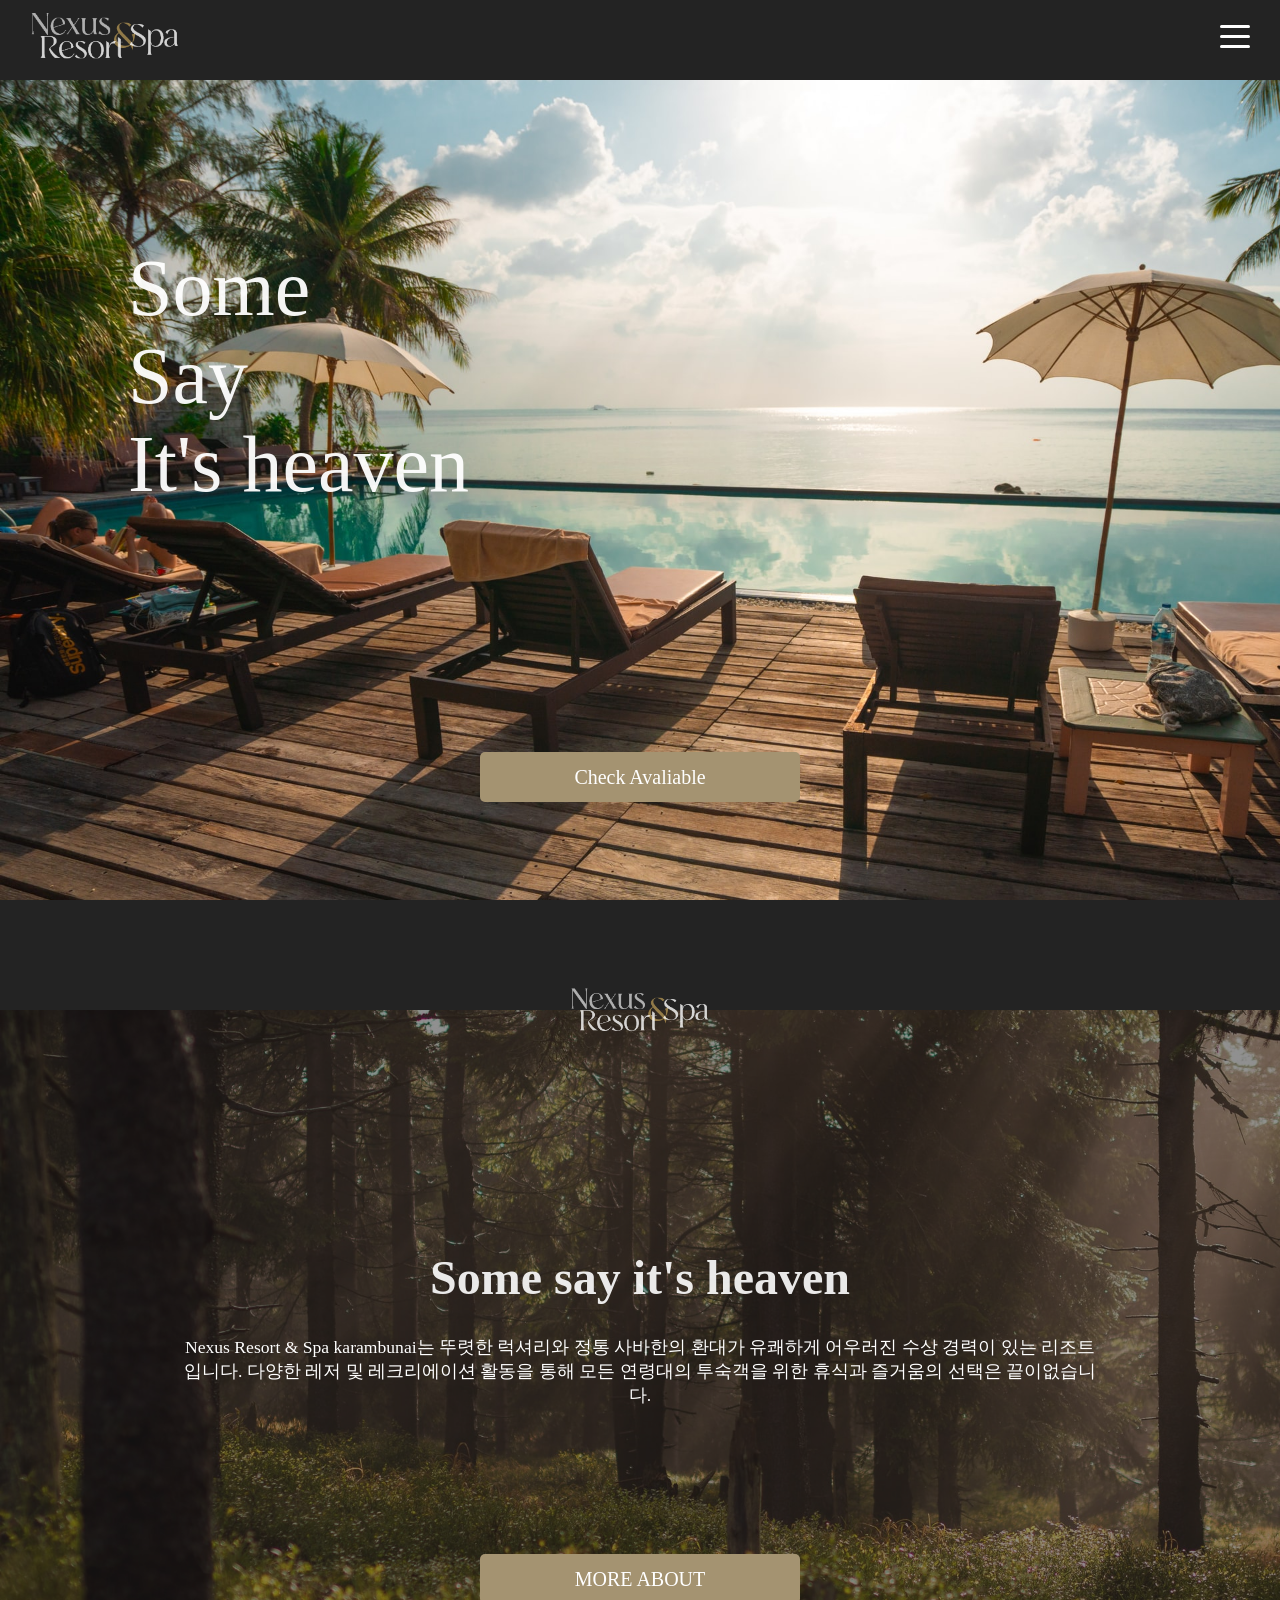
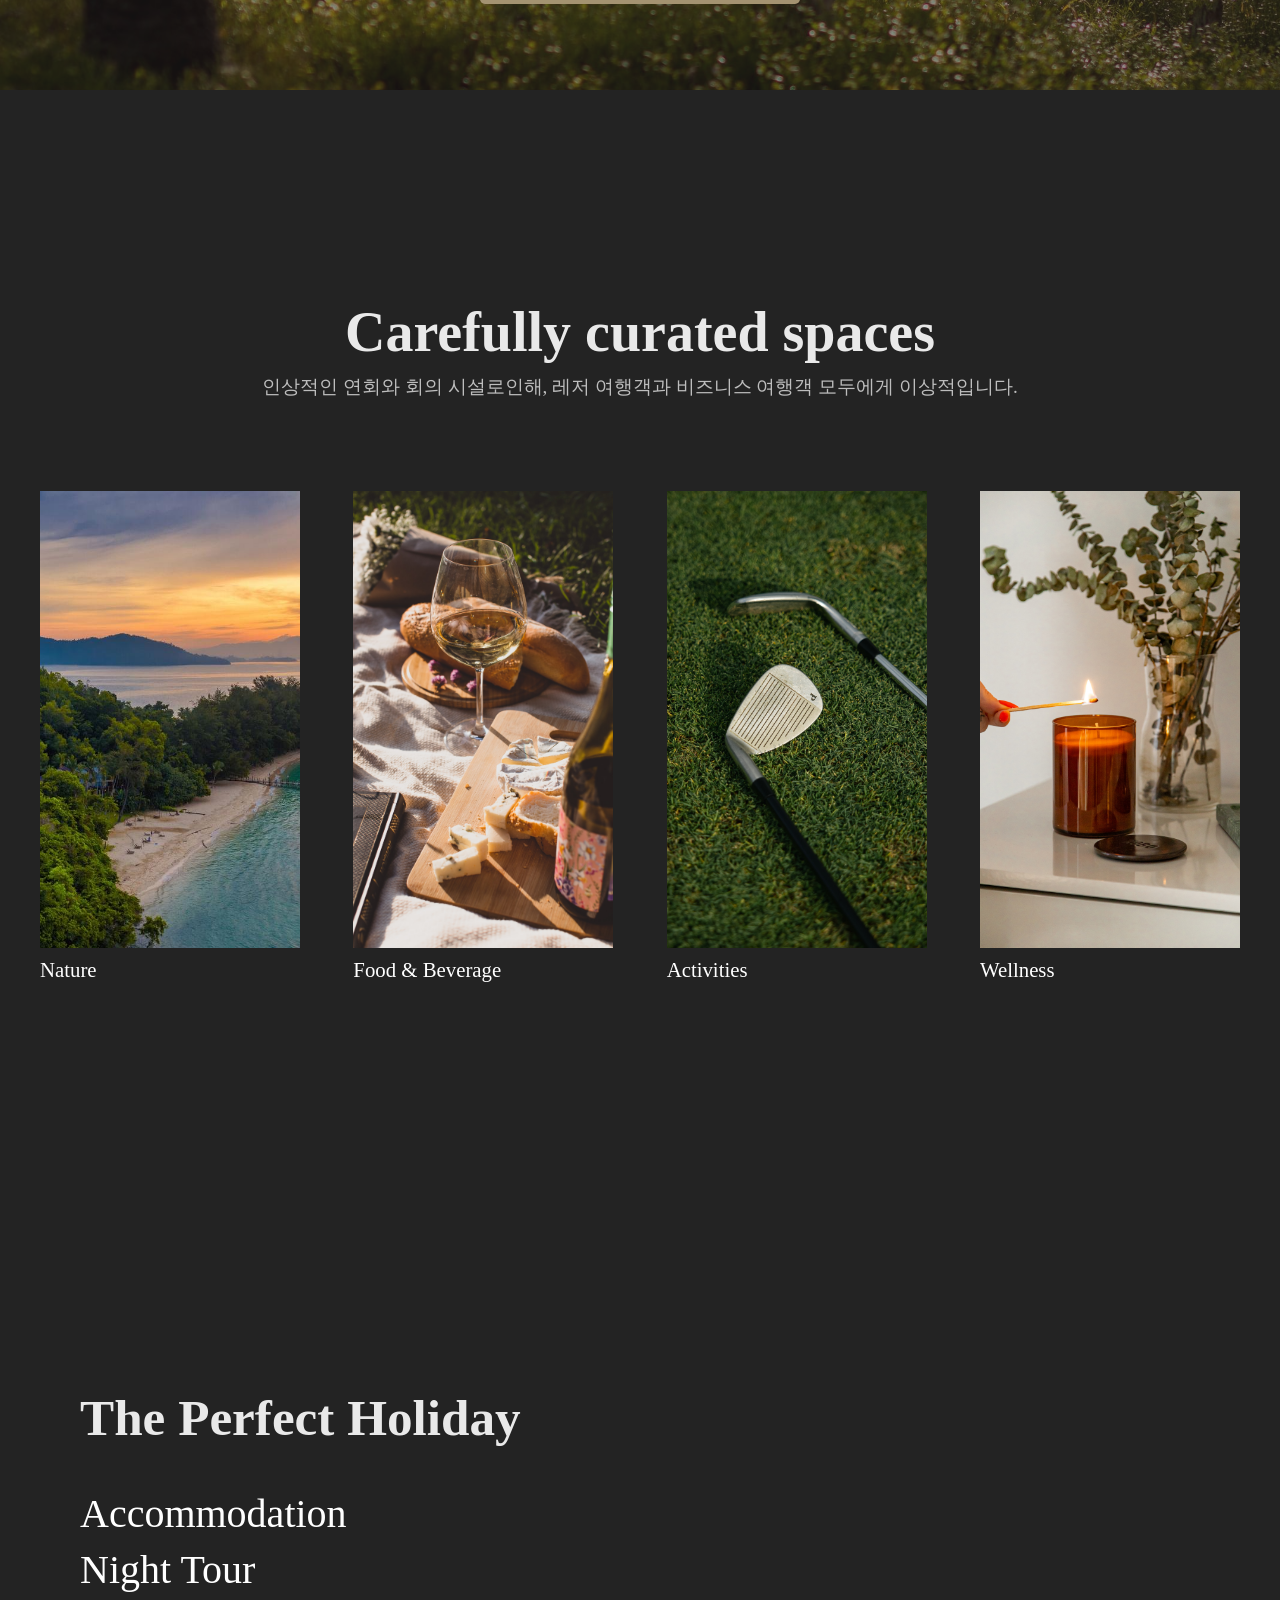
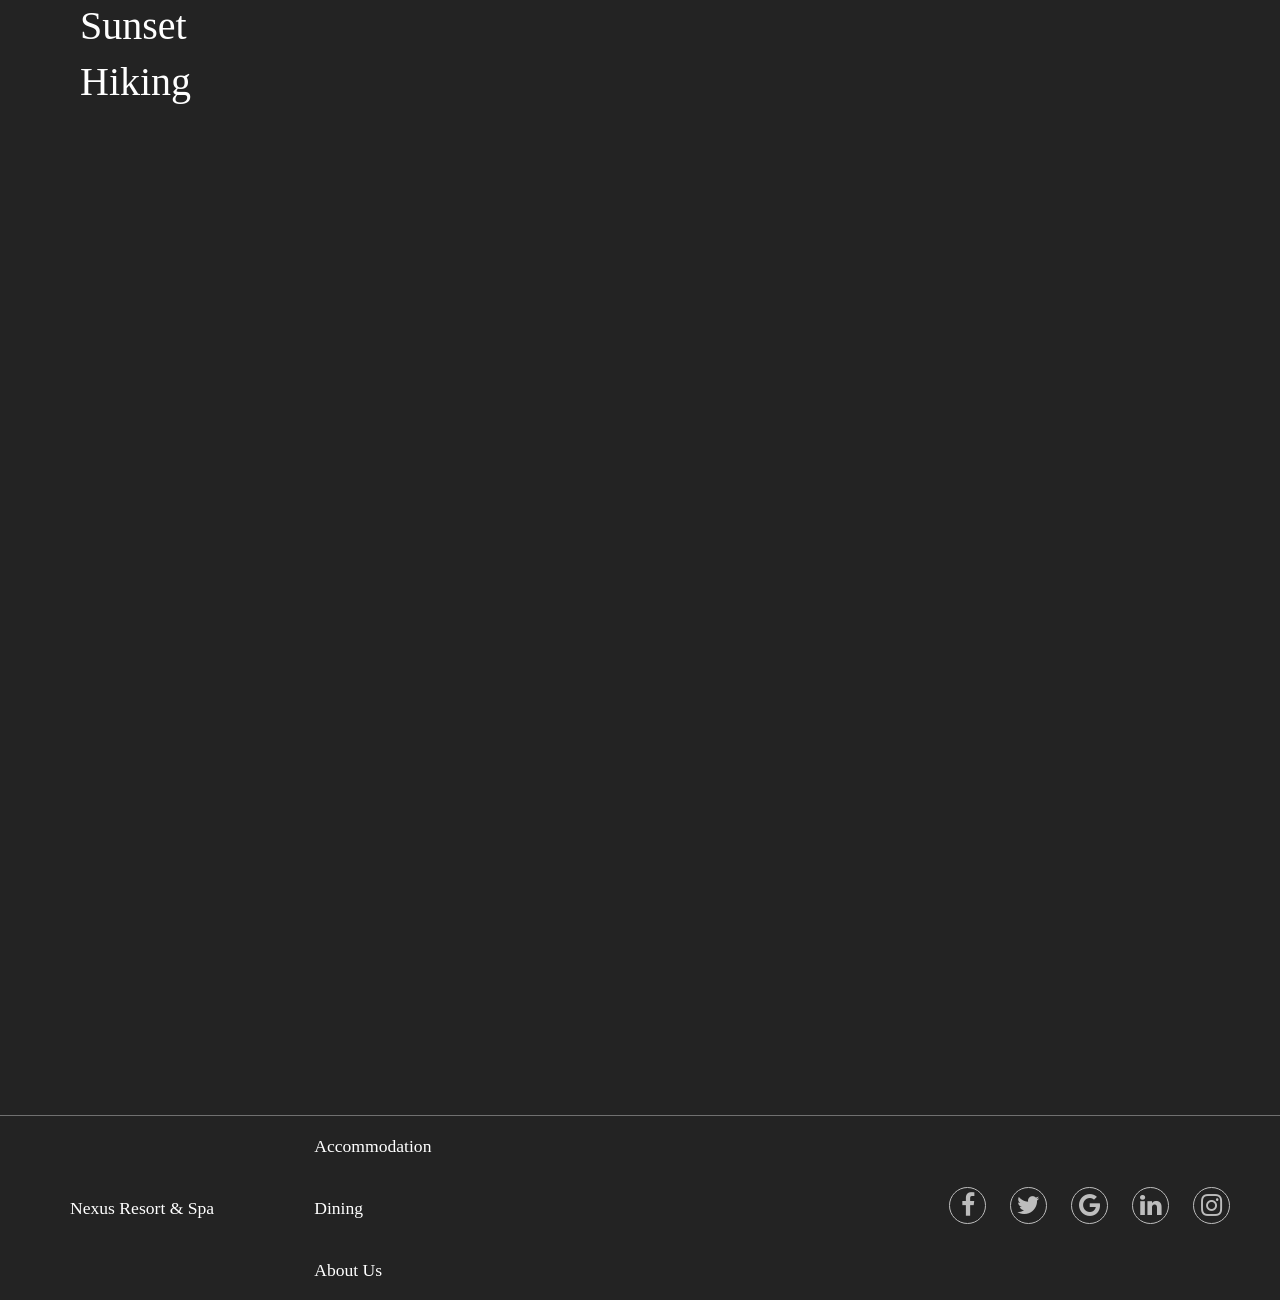
==== index.html @ d3c82053 "Add files via upload" ====
<!DOCTYPE html>
<html lang="en">
<head>
    <meta charset="UTF-8">
    <meta http-equiv="X-UA-Compatible" content="IE=edge">
    <meta name="viewport" content="width=device-width, initial-scale=1.0">
    
    <title>Nexus Resort & Spa</title>


    <link rel="apple-touch-icon" sizes="57x57" href="./img">
    <link rel="apple-touch-icon" sizes="60x60" href="./img/apple-icon-60x60.png">
    <link rel="apple-touch-icon" sizes="72x72" href="./img/apple-icon-72x72.png">
    <link rel="apple-touch-icon" sizes="76x76" href="./img/apple-icon-76x76.png">
    <link rel="apple-touch-icon" sizes="114x114" href="./img/apple-icon-114x114.png">
    <link rel="apple-touch-icon" sizes="120x120" href="./img/apple-icon-120x120.png">
    <link rel="apple-touch-icon" sizes="144x144" href="./img/apple-icon-144x144.png">
    <link rel="apple-touch-icon" sizes="152x152" href="./img/apple-icon-152x152.png">
    <link rel="apple-touch-icon" sizes="180x180" href="./img/apple-icon-180x180.png">
    <link rel="icon" type="image/png" sizes="192x192"  href="./img/android-icon-192x192.png">
    <link rel="icon" type="image/png" sizes="32x32" href="./img/favicon-32x32.png">
    <link rel="icon" type="image/png" sizes="96x96" href="./img/favicon-96x96.png">
    <link rel="icon" type="image/png" sizes="16x16" href="./img/favicon-16x16.png">
    <link rel="manifest" href="/manifest.json">
    <meta name="msapplication-TileColor" content="#ffffff">
    <meta name="msapplication-TileImage" content="/ms-icon-144x144.png">
    <meta name="theme-color" content="#ffffff">
    
    <link rel="stylesheet" href="./css/common.css">
    <link rel="stylesheet" href="./css/style.css">
    <link rel="stylesheet" href="https://unpkg.com/aos@next/dist/aos.css" /> 
    
    <script src="./js/jquery-1.12.4.js"></script>
    <script src="https://unpkg.com/aos@next/dist/aos.js"></script> 
    <script src="./js/index.js"></script>
    <script src="./js/fullpage.js"></script>
</head>

<body>
    <div id="wrap">
        <!-- 베너 페이지 -->
        <section class="banner section">
            <div class="container">
                
                <!-- 헤더 -->
                <header class="header-area">
                    
                    <!-- 헤더 로고 -->
                    <div class="header-logo">
                        <div class="logo">
                        <a href="#none" class="logo"><img src="./img/logo-txt.png" alt=""></a>
                        </div>
                    </div>

                    <!-- 메뉴 -->
                    <nav>
                        <ul class="menu">
                            <li>
                                <a href="#none">HOME</a>
                            </li>
                            <li>
                                <a href="#none">ROOMS</a>
                            </li>
                            <li>
                                <a href="#none">DINING</a>
                            </li>
                            <li>
                                <a href="#none">Recreation</a>
                            </li>
                            <li>
                                <a href="#none">SPA</a>
                            </li>
                            <li>
                                <a href="#none">WEDDING</a>
                            </li>
                            <li>
                                <a href="#none">MEETING</a>
                            </li>
                            <li>
                                <a href="#none">GOLF</a>
                            </li>
                            <li>
                                <a href="#none">NEWS & EVENTS</a>
                            </li>
                        </ul>    
                    </nav>

                    <!-- 아이콘박스 -->
                    <div class="icon-box">
                        <ul class="icon-box-l">
                            <li>
                                <a href="#none" class="icon bell"><svg width="80" height="80" viewBox="0 0 80 80" fill="none" xmlns="http://www.w3.org/2000/svg">
                                    <path d="M39.6274 17C35.384 17 31.3143 18.6857 28.3137 21.6863L27.6863 22.3137C24.6857 25.3143 23 29.384 23 33.6274V36.5655C23 41.9664 20.8545 47.1461 17.0355 50.965C16.3725 51.628 16 52.5272 16 53.4648C16 55.4172 17.5828 57 19.5352 57H60.4648C62.4172 57 64 55.4172 64 53.4648C64 52.5272 63.6275 51.628 62.9645 50.965C59.1455 47.1461 57 41.9664 57 36.5655V33.6274C57 29.384 55.3143 25.3143 52.3137 22.3137L51.6863 21.6863C48.6857 18.6857 44.616 17 40.3726 17H39.6274Z" stroke="#C2CCDE" stroke-linecap="round" stroke-linejoin="round" />
                                    <path d="M46.245 57C46.6876 57.9211 46.9282 58.9434 46.9282 60C46.9282 62.4752 45.6077 64.7624 43.4641 66C41.3205 67.2376 38.6795 67.2376 36.5359 66C34.3923 64.7624 33.0718 62.4752 33.0718 60C33.0718 58.9434 33.3124 57.9211 33.755 57" stroke="#C2CCDE" stroke-linecap="round" stroke-linejoin="round" />
                                    <path d="M41.5 17C41.7761 17 42 16.7761 42 16.5V14C42 12.8954 41.1046 12 40 12C38.8954 12 38 12.8954 38 14V16.5C38 16.7761 38.2239 17 38.5 17" stroke="#C2CCDE" stroke-linecap="round" stroke-linejoin="round" />
                                  </svg></a>
                            </li>
                            <li>
                                <a href="#none" class="icon question"><svg width="80" height="80" viewBox="0 0 80 80" fill="none" xmlns="http://www.w3.org/2000/svg">
                                    <path d="M68 40C68 55.464 55.464 68 40 68C24.536 68 12 55.464 12 40C12 24.536 24.536 12 40 12C55.464 12 68 24.536 68 40Z" stroke="#C2CCDE" stroke-linecap="round" stroke-linejoin="round" />
                                    <path d="M40 46.3611V45.9808C40 43.1512 41.4911 41.3699 43.9237 39.9246L44.9751 39.3C47.4705 37.8175 49 35.1297 49 32.2271C49 27.6834 45.3166 24 40.7729 24H40C35.0294 24 31 28.0294 31 33V33.5082" stroke="#C2CCDE" stroke-linecap="round" stroke-linejoin="round" />
                                    <path d="M40 53.6001V55.2001" stroke="#C2CCDE" stroke-linecap="round" stroke-linejoin="round" />
                                  </svg></a>
                            </li>
                        </ul>
                        <ul class="icon-box-r">
                            <li>
                                <a href="#none" class="icon user"><svg width="80" height="80" viewBox="0 0 80 80" fill="none" xmlns="http://www.w3.org/2000/svg">
                                    <path d="M60 70.0002H20C17.7909 70.0002 16 68.2094 16 66.0002V64.6639C16 58.8513 19.6061 53.6486 25.049 51.6087C34.6889 47.9957 45.3111 47.9957 54.951 51.6087C60.3939 53.6486 64 58.8513 64 64.6639V66.0002C64 68.2094 62.2091 70.0002 60 70.0002Z" stroke="#C2CCDE" stroke-linecap="round" stroke-linejoin="round" />
                                    <path d="M33.901 38.8673C37.729 40.8336 42.2702 40.8336 46.0981 38.8673C49.6607 37.0373 52.2131 33.7042 53.0512 29.7878L53.2748 28.7425C54.1318 24.7375 53.2164 20.5576 50.764 17.2773L50.4049 16.797C47.9521 13.5163 44.0958 11.5845 39.9996 11.5845C35.9034 11.5845 32.047 13.5163 29.5943 16.797L29.2352 17.2773C26.7827 20.5576 25.8674 24.7375 26.7243 28.7425L26.948 29.7878C27.786 33.7042 30.3385 37.0373 33.901 38.8673Z" stroke="#C2CCDE" stroke-linecap="round" stroke-linejoin="round" />
                                  </svg></a>
                            </li>
                            <li>
                                <a href="#none" class="arrow"><svg width="80" height="80" viewBox="0 0 80 80" fill="none" xmlns="http://www.w3.org/2000/svg">
                                    <path d="M28 40.184L37.1716 31.0124C38.7337 29.4503 41.2663 29.4503 42.8284 31.0124L52 40.184" stroke="#C2CCDE" stroke-linecap="round" stroke-linejoin="round" />
                                    <path d="M28 52.184L37.1716 43.0124C38.7337 41.4503 41.2663 41.4503 42.8284 43.0124L52 52.184" stroke="#C2CCDE" stroke-linecap="round" stroke-linejoin="round" />
                                  </svg></a>
                            </li>
                        </ul>
                    </div>
                    
                      
                    <!-- 햄버거버튼 -->
                    <div id="hamburger">
                        <span></span>
                        <span></span>
                        <span></span>
                    </div>

                </header>

                <!-- 슬라이더박스 -->
                <div class="mask">
                    <!-- 메인사진 -->
                    <div class="banner-img">
                        <img src="./img/main-page-pic.jpg" alt="">
                    </div>
                    
                    <div class="heaven">
                        <p>Some<br>
                        Say<br>
                        It's heaven</p>
                    </div>
                    <div class="check-avaliable"><button>Check Avaliable</button></div>                    
                </div>
                <!-- 예약박스 -->

                <div class="content-box">
                    <table class="check-box">
                        <tr>
                            <td><input type="date" placeholder="Check-in" class="reservation-box"></td>
                            <td><input type="date" placeholder="Check-out" class="reservation-box"></td>
                            <td><select name="rooms" id="room">
                                <option value="r_s">Room(s)</option>
                                <option value="r1">1</option>
                                <option value="r2">2</option>
                                <option value="r3">3</option>
                                <option value="r4">4</option>
                                <option value="r5">5</option>
                                <option value="r_more">5+</option>
                            </select></td>
                            <td><select name="guests" id="guest">
                                <option value="g_s">Guest(s)</option>
                                <option value="g1">1</option>
                                <option value="g2">2</option>
                                <option value="g3">3</option>
                                <option value="g4">4</option>
                                <option value="g5">5</option>
                                <option value="g_more">5+</option>
                            </select></td>
                            
                            <td class="check-btn"><button>CHECK AVAILABLITY</button></td>
                        </tr>
                    </table>
                </div>

                


                <div class="black-background">
                    <div class="modal">
                        <div class="modal-box">
                            <ul>
                                <div class="check-in-out">
                                    <li>
                                        <div>check in</div>
                                        <input type="date" class="m-check-in" placeholder="Check in">
                                    </li>
                                    <li>
                                        <div>check out</div>
                                        <input type="date" class="m-check-out" placeholder="Check out">
                                    </li>
                                    </div>
                                <div class="room-guest">
                                    <li>
                                        <div>Room(s)</div>
                                        <input type="number" class="m-rooms" placeholder="Room(s)">
                                    </li>
                                    <li>
                                        <div>Guest(s)</div>
                                        <input type="number" class="m-guests" placeholder="Guest(s)">
                                    </li>
                                </div>
                                <div class="modal-btn">
                                    <button>Check Available</button>
                                </div>
                            </ul>            
                        </div>
                    </div>
                </div>



            </div> <!-- container end -->
        </section>


        <!-- 소개 페이지 -->
        <section class="about section">
            <div class="container">
                <!-- 상단 로고 이미지 -->
                <div class="logo-top">
                    <div class="logo-img">
                        <a href="#none"><img src="./img/logo-txt.png" alt=""></a>
                    </div>
                </div>
                <!-- 소개사진 -->
                <div class="intro">
                    <div class="int-img">
                    </div>
                    <div class="int-txt">
                        <h3>Some say it's heaven</h3>
                        <p>Nexus Resort & Spa karambunai는 뚜렷한 럭셔리와 정통 사바한의 환대가 유쾌하게 어우러진 수상 경력이 있는 리조트입니다.
                        다양한 레저 및 레크리에이션 활동을 통해 모든 연령대의 투숙객을 위한 휴식과 즐거움의 선택은 끝이없습니다.</p>
                    </div>

                    
                    <!-- 하단 More About -->
                    <div class="about-btn">
                        <button type="submit" class="more-about">MORE ABOUT</button>
                    </div>
                </div>  

                
            </div> <!-- container-end -->
        </section>

        <!-- 스페이스 -->
        <section class="space section">
            <div class="container">

                <!-- 상단박스 -->
                <div class="space-top">
                    <div class="space-top-txt">
                        <h2>Carefully curated spaces</h2>
                        <p>인상적인 연회와 회의 시설로인해, 레저 여행객과 비즈니스 여행객 모두에게 이상적입니다.</p>
                    </div>
                </div>

                <!-- 섹션박스 -->
                <div class="space-bottom">
                    <div class="section-wrap" data-aos="fade-up" data-aos-duration="2000">
                        <div class="section-box nature">
                            <a href="#none" class="space-img"><img src="./img/hotelsdotcom-376687-130543db_w-286392.jpg" alt=""></a>
                            <div class="space-txt" ><p>열대경관 속 하얀 모래사장에 자리 잡고 있는 이곳은 육지와 바다, 하늘이 만나 매끄럽게 어우러져 휴일을 위한 그림처럼 완벽한 환경을 이루는 안식처입니다.</p></div>
                            <a href="#none" class="space-name" alt="">Nature</a>              
                        </div>
                        <div class="section-box food">
                            <a href="#none" class="space-img"><img src="./img/food-and-beverage.jpg" alt=""></a>
                            <div class="space-txt"><p>미식가의 즐거움! 우리 리조트가 선사하는 장관을 감상하며 다양한 요리 여행을 떠나보세요.</p></div>
                            <a href="#none" class="space-name" alt="">Food & Beverage</a>
                        </div>
                        <div class="section-box activities">
                            <a href="#none" class="space-img"><img src="./img/activities.jpg" alt=""></a>
                            <div class="space-txt"><p>땅이나 물 에서, 여러분이 머무는 동안 모험을 불어넣을 수 있는 야외에서처럼 선택의 폭은 무한합니다.</p></div>
                            <a href="#none" class="space-name" alt="">Activities</a>
                        </div>
                        <div class="section-box wellness">
                            <a href="#none" class="space-img"><img src="./img/wellness.jpg" alt=""></a>
                            <div class="space-txt"><p>여러분의 신체에 활력을 불어넣고, 여러분의 복지를 향상시키며, 여러분을 휴식과 평온의 세계로 인도할 감각을 위한 안식처로 탈출하세요!</p></div>
                            <a href="#none" class="space-name" alt="">Wellness</a>
                        </div>
                    </div>
                </div>
            </div>
        </section>


        <!-- 홀리데이 -->
        <section class="holiday section">
            <div class="container">
                <div class="tab-inner">
                    <ul class="h-menu">
                        <li data-alt="tab1" class="active perfect"><h2>The Perfect Holiday</h2>
                        </li>
                        
                        <li data-alt="tab2" class="menu-box menu-box-h">
                            <a href="#none" class="menu-name">Accommodation</a> 
                            <div class="sub-menu">
                                <a href="#none">넥서스 리조트의 럭셔리한 객실은 골프 코스, 정원, 해변 및 바다의 완벽한 전경을 개인 발코니에서 감상 할수 있습니다.<br>
                                    또한 로열 빌라 및 프레지덴셜 빌라에서는 호화로운 거실과 다이닝룸, 프라이빗 수영장 및 남지나해를 마주한 정원을 갖추고 있습니다.
                                </a>
                            </div>
                        </li>
                        <li data-alt="tab3" class="menu-box2 menu-box-h">
                            <a href="#none" class="menu-name">Night Tour</a>
                            <div class="sub-menu">
                                <a href="#none">반딧불이 투어 및 시그널 힐 전망대에서 자연을 품은 코타 키나발루의 아름다운 야경을 감상하세요.<br>
                                    그리고 코타 키나발루의 필리피노 야시장에서 현지의 다양한 먹거리를 즐겨보세요.
                                </a>
                            </div>
                        </li>
                        <li data-alt="tab4" class="menu-box3 menu-box-h">
                            <a href="#none" class="menu-name">Sunset</a>
                            <div class="sub-menu">
                                <a href="#none">
                                    세계 3대 석양으로 꼽히는 코타 키나발루의 황금빛 석양을 감상해보세요.<br> 
                                    석양이 지는 바닷가에서 멋진 사진도 남기며 연인, 가족과 잊지 못 할 추억을 만드세요. 
                                </a>
                            </div>
                            </li>
                        <li data-alt="tab5" class="menu-box4 menu-box-h">
                            <a href="#none" class="menu-name">Hiking</a>
                            <div class="sub-menu">
                                <a href="#none">키나발루 산 국립공원은 희귀한 수백 가지 종류의 식물들을 만날 수 있는 놀라운 환경을 자랑합니다.<br>
                                    보르네오에서 가장 높은 키나발루 산까지 하이킹을 즐기면서 코타 키나발루의 아름다운 환경에 빠져보세요.
                                </a>
                            </div>
                        </li>
                    </ul>
    
    
                    <div class="tabs">
                        <div id="tab1" class="tab-box active" data-aos="fade-left" data-aos-duration="2000">
                            <img src="./img/holiday2.jpg" alt="">
                        </div>
                        <div id="tab2" class="tab-box">
                            <img src="./img/roberto-nickson-EeeKjwm2vDo-unsplash.jpg" alt="">                            
                        </div>
                        <div id="tab3" class="tab-box">                        
                            <img src="./img/fabrice-villard-YUTHEaYxzUU-unsplash.jpg" alt="">                            
                        </div>
                        <div id="tab4" class="tab-box">                        
                            <img src="./img/sacha-verheij-X0rRYtJy0R8-unsplash.jpg" alt="">                            
                        </div>
                        <div id="tab5" class="tab-box">
                            <img src="./img/mt-kinabalu-scaled.jpeg" alt="">                            
                        </div>
                    </div>
                </div> <!-- tab-inner 닫는 태그 -->
            </div>        
        </section>



        <!-- 마지막 페이지 -->
        <section class="see-you section">
            <div class="container">

                <!-- 상단 비디오 -->
                <div class="video">
                    <iframe src="https://www.youtube.com/embed/BpcFjAFK8wo?autoplay=1&amp;mute=1" title="YouTube video player" frameborder="0" allow="accelerometer; autoplay; clipboard-write; encrypted-media; gyroscope; picture-in-picture" allowfullscreen></iframe>
                </div>



                <!-- 풋터 -->
                <div class="footer">
                    <div class="footer-l">
                        <!-- nexus로고 -->
                        <div class="footer-l-l">
                            <p>Nexus Resort & Spa</p>
                        </div>
                        <!-- 풋터 목록 -->
                        <div class="footer-l-r">
                            <p>Accommodation</p>
                            <p>Dining</p>
                            <p>About Us</p>
                        </div>
                    </div>
                    
                    <div class="footer-r">
                        <div class="sns">
                            <a href="#none" class="facebook"><i class="fa fa-facebook-f"></i></a>
                            <a href="#none" class="twitter"><i class="fa fa-twitter"></i></a>
                            <a href="#none" class="google"><i class="fa fa-google"></i></a>
                            <a href="#none" class="linked-in"><i class="fa fa-brands fa-linkedin"></i></a>
                            <a href="#none" class="instagram"><i class="fa fa-instagram"></i></a>
                        </div>
                    </div>
                </div>
            </div> <!-- container-end -->
        </section>













    </div>
</body>
</html>
---- css/common.css ----
@charset "utf-8";

* {
  margin: 0;
  padding: 0;
}

html,body{
  overflow-x: hidden;
}


.container {
  width: 100%;
  height: 100vh;
  background-color: #232323;
  overflow: hidden;
}

a {
  text-decoration: none;
  color: #222;
}

ol,
ul,
li {
  list-style: none;
}

img,
video {
  width: 100%;
  height: 100%;
  object-fit: cover;
}

h2,
h3{
  opacity: 0.9;
}
---- css/style.css ----
@charset "utf-8";

/* 구글 웹폰트 */
@import url("https://fonts.googleapis.com/css?family=Raleway&display=swap");
/* 폰트어썸-아이콘 */
@import url("https://stackpath.bootstrapcdn.com/font-awesome/4.7.0/css/font-awesome.min.css");
/* 폰트 */
@font-face {
  font-family: "Runalto";
  src: url(../Fonts/);
}

@font-face {
  font-family: "SF-Pro";
  src: url(../Fonts/SF-Pro-Display-Regular.otf);
  src: url(../Fonts/SF-Pro-Display-Medium.otf);
  src: url(../Fonts/SF-Pro-Display-Light.otf);
  src: url(../Fonts/SF-Pro.ttf);
}

@font-face {
  font-family: "Noto-Sans";
  src: url(../Fonts/Noto_Sans_KR/NotoSansKR-Black.otf);
  src: url(../Fonts/Noto_Sans_KR/NotoSansKR-Bold.otf);
  src: url(../Fonts/Noto_Sans_KR/NotoSansKR-Light.otf);
  src: url(../Fonts/Noto_Sans_KR/NotoSansKR-Medium.otf);
  src: url(../Fonts/Noto_Sans_KR/NotoSansKR-Regular.otf);
  src: url(../Fonts/Noto_Sans_KR/NotoSansKR-Thin.otf);
}

/* 베너페이지 */

.banner .container {
  display: flex;
  flex-direction: column;
  justify-content: flex-end;
}

/* 헤더 */

.header-area {
  width: 100%;
  height: 80px;
  position: fixed;
  top: 0;
  z-index: 9999;
  background-color: #232323;
  display: flex;
  justify-content: space-between;
  align-items: center;
}


.header-area.active {
  border-bottom: 1px solid #a49371;
}

.header-logo {
  padding-left: 30px;
}

.header-logo a {
  display: inline-block;
  width: 150px;
  height: 50px;
}

nav {
  width: 1060px;
  margin: 29px 150px;
}

.menu {
  display: flex;
  justify-content: space-between;
}

.menu li a {
  font-size: 1rem;
  color: #fff;
  font-family: "Runalto";
}

.icon-box {
  width: 300px;
  height: 80px;
  display: flex;
}

.icon-box a {
  color: #fff;
  font-size: 1.7rem;
}

.icon-box-l {
  width: 100%;
  display: flex;
  justify-content: space-evenly;
  align-items: center;
  border-right: 1px solid #707070;
}

.icon-box-l a {
  display: inline-block;
}

.icon-box-r a {
  display: inline-block;
}

.icon-box-l a svg {
  width: 35px;
  stroke-width: 4px;
}

.icon-box-r a svg {
  width: 35px;
  stroke-width: 4px;
}

.icon-box-r li .user svg {
  width: 30px;
}

.arrow {
  margin-top: -8px;
  transform: rotateZ(180deg);
}

.icon-box-r {
  width: 100%;
  display: flex;
  justify-content: space-evenly;
  align-items: center;
}

#hamburger {
  display: none;
}



.mask {
  width: 100%;
  height: calc(100% - 160px);
  position: relative;
}

.mask .banner-img {
  height: 100%;
}

.heaven{
  overflow: hidden;
}

.heaven p {
  color: #fffffff2;
  font-size: 5rem;
  position: absolute;
  top: 20%;
  left: 10%;
  line-height: 5.5rem;
  font-family: "Runalto";
}

.check-avaliable {
  display: none;
}

.modal {
  display: none;
}

/* 체크인 아웃 박스 */

.content-box {
  height: 80px;
  position: relative;
  left: 50%;
  transform: translate(-50%, -50%);
}

.check-box {
  width: 1200px;
  height: 80px;
  background-color: black;
  position: absolute;
  left: 50%;
  top: 50%;
  transform: translate(-50%, -50%);
}

.check-box tr td:after {
  content: "";
  width: 2px;
  height: 40px;
  background: #a49371;
  position: absolute;
  top: 25%;
}

.check-box tr .check-btn:after {
  content: "";
  width: 0;
  height: 0;
}

.check-box tr {
  height: 100%;
  display: flex;
  justify-content: space-between;
  align-items: center;
}

.check-box tr td {
  width: 20%;
  height: 20px;
}

.check-box tr td input {
  width: 116px;
  border: none;
  background-color: black;
  text-align: center;
  color: #fff;
  outline: none;
  font-size: 0.7rem;
}

.check-box tr td select {
  width: 116px;
  display: inline-block;
  border: none;
  background-color: black;
  text-align: center;
  color: #fff;
  outline: none;
  font-size: 0.78rem;
}

input[type="date"]::-webkit-calendar-picker-indicator {
  filter: invert(100%);
}

input::-webkit-outer-spin-button,
input::-webkit-inner-spin-button {
  -webkit-appearance: none;
}

.check-btn button {
  background: #a49371;
  color: #fff;
  border: none;
  font-size: 0.5rem;
  width: 120px;
  font-family: "SF-Pro";
  border-radius: 5px;
}

.reservation-box {
  margin: 0 60px;
}

#room,
#guest {
  margin: 0 60px;
}

.check-btn {
  display: flex;
  justify-content: center;
}
.check-btn button {
  cursor: pointer;
}

/* 소개 페이지 */

/* 로고 */

.logo-top {
  width: 100%;
  height: 110px;
  display: flex;
  justify-content: center;
  z-index: 999;
  position: relative;
}

.logo-img {
  width: 140px;
  position: absolute;
  bottom: -30%;
}

.logo-img a {
  display: inline-block;
}

/* 소개 이미지 */

.intro {
  height: calc(100% - 220px);
  position: relative;
}

.int-img {
  height: 100%;
  background: url(../img/second-page.jpg);
  background-repeat: no-repeat;
  background-size: cover;
  background-position: center;
  opacity: 0.5;
  display: flex;
  justify-content: center;
  align-items: center;
}

.int-txt {
  width: 90%;
  height: 200px;
  position: absolute;
  top: 50%;
  left: 50%;
  transform: translate(-50%, -50%);
  text-align: center;
  overflow: hidden;
}

.int-txt h3 {
  text-align: center;
  color: #fff;
  font-size: 3rem;
  font-family: "Runalto";
}

.int-txt p {
  width: 60%;
  display: inline-block;
  margin-top: 30px;
  text-align: center;
  color: #fff;
  font-size: 1.1rem;
  font-family: "Noto-Sans";
}

/* 하단 버튼 */

.about-btn {
  position: absolute;
  top: 80%;
  left: 50%;
  transform: translateX(-50%);
}

.more-about {
  width: 320px;
  height: 50px;
  background-color: #a49371;
  font-size: 1.25rem;
  color: #fff;
  border: none;
  font-family: "Runalto";
  cursor: pointer;
  border-radius: 5px;
}

.about-btn button {
  transition: 0.7s;
}

.about-btn button:hover {
  background-color: #827355;
}

/* 스페이스 */

.space .container {
  display: flex;
  flex-direction: column;
  justify-content: space-between;
  
}

/* 스페이스 탑 */

.space-top {
  height: 150px;
  margin-top: 100px;
}

.space-top-txt {
  text-align: center;
}

.space-top h2 {
  font-size: 3.5rem;
  color: #fff;
  font-family: "Runalto";
}

.space-top p {
  width: 80%;
  display: inline-block;
  font-size: 1.2rem;
  color: rgb(255 255 255 / 70%);
  font-family: "Noto-Sans";
  margin-top: 10px;
  text-align: center;
}

/* 스페이스 바텀 */

.space-bottom {
  width: 100%;
  height: calc(100% - 200px);
  display: flex;
  justify-content: center;
}

.section-wrap {
  width: calc(100% - 80px);
  margin-top: 50px;
  display: flex;
  justify-content: space-between;
  overflow: hidden;
}

.section-wrap .section-box {
  width: calc(25% - 40px);
  height: 75%;
  position: relative;
}


.section-box .space-img {
  display: inline-block;
  width: 100%;
  height: 100%;
  margin-bottom: 10px;
}

.section-box .space-name {
  font-size: 1.6rem;
  color: #fff;
  font-family: "Runalto";
  display: inline-block;
}

.nature a img {
  object-position: -200px;
}


.section-box a p:hover {
  color: #fff;
  font-size: 2rem;
}

.nature-b {
  width: 100%;
  height: 100%;
}

.space-txt {
  position: absolute;
  top: 0%;
  left: 0%;
  color: #fff;
  width: 100%;
  height: 100%;
  font-family: "Noto-Sans";
  opacity: 0;
  display: flex;
  justify-content: center;
  align-items: center;
}

.space-txt p {
  width: 95%;
  text-align: center;
}

.section-box .space-img,
.section-box .space-txt {
  transition: 0.5s;
}

.section-box:hover .space-img {
  opacity: 0.4;
}

.section-box:hover .space-txt {
  opacity: 1;
}

/* 홀리데이 */

.h-menu li {
  color: #fff;
  font-size: 2.5rem;
  line-height: 3.5rem;
  margin-left: 80px;
  cursor: pointer;
  font-family: "Runalto";
}

.h-menu .perfect h2 {
  font-size: 3.2rem;
  margin-bottom: 40px;
  cursor: default;
}

.h-menu .perfect p{
  display: none;
}

.h-menu .menu-box-h .menu-name {
  transition: 0.8s;
}

.h-menu .menu-box-h .menu-name:hover {
  color: #a49371;
}



.tab-inner {
  height: 100%;
  display: flex;
  align-items: center;
}

.h-menu {
  width: 50%;
  display: flex;
  flex-direction: column;
  justify-content: center;
}

.tabs {
  width: calc(50% - 100px);
  height: 100%;
  display: flex;
  justify-content: flex-end;
  align-items: center;
  margin-right: 80px;
}

.tabs .tab-box {
  display: none;
  width: 700px;
  height: 460px;
}

.tabs .tab-box img {
  opacity: 0.9;
  border-radius: 5px;
}

.tabs #tab1 img {
  transform: scaleX(-1);
}

.tabs .tab-box .tab-txt {
  color: #fff;
}

.tabs .tab-box.active {
  display: block;
}

.h-menu li .menu-name.active {
  color: #a49371;
}





/* 제이커리 설정 */

.menu-box a,
.menu-box2 a,
.menu-box3 a,
.menu-box4 a {
  color: #fff;
}


.menu-box{
  width: 300px;
}

.menu-box2{
  width:185px;
}

.menu-box3{
  width: 120px;
}

.menu-box4{
  width: 110px;
}




.sub-menu.active {
  display: block;
}

.sub-menu {
  display: none;
  width: 420px;
}

.sub-menu a {
  
  display: block;
  text-align: start;
  box-sizing: border-box;
  font-size: 1rem;
  line-height: 30px;
  margin: 20px 0;
}

/* 마지막 페이지 */

.video {
  height: calc(100% - 185px);
}

.video iframe {
  width: 100%;
  height: 100%;
}

.footer {
  height: 185px;
  display: flex;
  justify-content: space-between;
  border-top: 1px solid #707070;
}

.footer-l {
  width: 50%;
  display: flex;
  align-items: center;
}

.footer-l-l {
  margin-left: 70px;
}

.footer-l-r {
  margin-left: 100px;
  display: flex;
  flex-direction: column;
  justify-content: space-around;
  height: 100%;
}

.footer-l p {
  font-size: 1.1rem;
  color: #fff;
  font-family: "Runalto";
}

.footer .footer-r {
  line-height: 1.5rem;
  margin-right: 40px;
  font-weight: 300;
  color: #232323;
  display: flex;
  justify-content: center;
  align-items: center;
}

.sns {
  background-color: #232323;
  box-shadow: 0 0 20px rgb(0, 0, 0, 0);
}

.sns a {
  display: inline-block;
  width: 40px;
  height: 40px;
  border-radius: 50%;
  text-align: center;
  line-height: 40px;
  font-size: 25px;
  margin: 0px 10px;
  position: relative;
  overflow: hidden;
  border: 1px solid #fff;
  opacity: 0.7;
}

.sns .fa {
  color: #fff;
}

.sns a::before {
  content: "";
  position: absolute;
  width: 100%;
  height: 0;
  bottom: 0;
  left: 0;
  background-color: blue;
}

.sns a:hover::before {
  height: 100%;
  transition: 0.5s;
}
.sns a:nth-child(1):before {
  background-color: #3b5999;
}
.sns a:nth-child(2):before {
  background-color: #55acee;
}
.sns a:nth-child(3):before {
  background-color: #dd4b39;
}
.sns a:nth-child(4):before {
  background-color: #0077b5;
}
.sns a:nth-child(5):before {
  background-color: #e4405f;
}
.sns a .fa {
  position: relative;
  transition: 0.5s;
}
.sns a:hover .fa {
  transform: rotateY(360deg);
  color: #fff;
}

/* 반응형 */

/* 1400 */

@media (max-width: 1400px) {
  .check-box {
    width: 100%;
    height: 80px;
    background-color: black;
    position: absolute;
    left: 50%;
    top: 50%;
    transform: translate(-50%, 0%);
  }

  nav {
    width: 860px;
    margin: 29px 75px 29px 75px;
  }

  nav li a {
    font-size: 0.9rem;
  }

  .icon-box-l a svg {
    width: 30px;
  }

  .icon-box-r a svg {
    width: 30px;
  }

  .section-box .space-name{
    font-size: 1.3rem;
  }

 
  .int-txt p{
    width: 80%;
  }

  /* 마지막 섹션 */

  .sns a {
    width: 35px;
    height: 35px;
    line-height: 35px;
  }
}


@media (max-width: 1290px) {
  nav {
    width: 100vw;
    height: 100vh;
    margin: 0;
    position: absolute;
    top: 0;
    left: 0;
    overflow: hidden;
    z-index: 99;
    transition: 0.5s;
    transform: translateX(100%);
  }

  nav.active {
    width: 50%;
    /* min-width: 280px; */
    transform: translateX(100%);
  }

  nav .menu {
    height: 100%;
    line-height: 5rem;
    display: flex;
    flex-direction: column;
    align-items: center;
    background-color: #232323;
    justify-content: center;
  }

  .icon-box {
    display: none;
  }

  #hamburger {
    display: block;
    position: relative;
    width: 30px;
    height: 30px;
    margin-right: 30px;
    z-index: 99999;
    cursor: pointer;
  }

  #hamburger span {
    display: block;
    background-color: #fff;
    border-radius: 4px;
    position: absolute;
    width: 100%;
    height: 3px;
    transition: all 0.4s;
    z-index: 99999;
  }
  #hamburger > span:first-child {
    top: 0;
    left: 0;
  }
  #hamburger > span:nth-child(2) {
    top: 10px;
    left: 0;
  }

  #hamburger > span:last-child {
    top: 20px;
    left: 0;
  }

  #hamburger.active span:nth-of-type(1) {
    -webkit-transform: translateY (10px) rotate (-45deg);
    transform: translateY(10px) rotate(-45deg);
  }

  #hamburger.active span:nth-of-type(2) {
    opacity: 0;
  }

  #hamburger.active span:nth-of-type(3) {
    -webkit-transform: translateY(-10px) rotate(45deg);
    transform: translateY(-10px) rotate(45deg);
  }

  

  .check-avaliable {
    display: block;
    width: 320px;
    height: 50px;
    top: 85%;
    left: 50%;
    transform: translate(-50%, -50%);
    position: absolute;
  }


  .check-avaliable button {
    width: 320px;
    height: 50px;
    border: none;
    border-radius: 5px;
    background: #a49371;
    font-size: 1.25rem;
    color: #fff;
    font-family: "Runalto";
    cursor: pointer;
    /* position: absolute;
    top: 50%;
    left: 50%;
    transform: translate(-50%, 700%); */
    transition: 0.7s;
  }

  .check-avaliable button:hover {
    background-color: #827355;
  }

  .content-box {
    display: none;
  }

  .mask {
    height: calc(100% - 80px);
  }

  /* 모달창 */

  .black-background {
    background: rgba(0, 0, 0, 0.5);
    position: fixed;
    width: 100%;
    height: 100%;
    z-index: 5;
    display: none;
  }

  .modal {
    width: 700px;
    height: 250px;
    background-color: #232323;
    border-radius: 10px;
    display: inline-block;
    outline: none;
    /* display: none; */
    justify-content: center;
    align-items: center;
    z-index: 99999;
    position: fixed;
    top: 50%;
    left: 50%;
    transform: translate(-50%, -50%);
  }

  .modal-box {
    display: flex;
    flex-direction: column;
    align-items: center;
    justify-content: center;
    width: 100%;
    height: 100%;
  }

  .modal ul {
    width: 80%;
    display: flex;
    flex-direction: column;
    align-items: center;
  }

  .modal li {
    display: inline-block;
    margin-right: 20px;
  }

  .modal li:last-child {
    margin-right: 0;
  }

  .modal li div {
    color: #fff;
  }

  .m-check-in,
  .m-check-out {
    width: 130px;
    height: 25px;
    font-family: "Runalto";
  }

  .m-rooms,
  .m-guests {
    width: 130px;
    height: 25px;
    font-family: "Runalto";
  }

  .room-guest {
    margin-top: 10px;
  }

  .modal-btn {
    margin-top: 30px;
    
  }

  .modal-btn button{
    transition: 0.8s;
  }

  .modal-btn button:hover{
    background-color: #c7beab;
  }

  
  .check-in-out,
  .room-guest {
    font-family: "Runalto";
  }

  .modal-btn {
    display: flex;
    justify-content: center;
  }

  .modal-btn button {
    background-color: #fff;
    border: none;
    border-radius: 5px;
    width: 130px;
    height: 20px;
    font-family: "Runalto";
    cursor: pointer;
  }
}

@media (max-width: 1100px) {
  
  .int-txt p{
    width: 90%;
  }


  .h-menu {
    display: flex;
    width: 100%;
    height: 250px;
    padding-top: 30px;
  }

  .h-menu .perfect {
    margin: 0;
    display: flex;
    justify-content: center;
    align-items: center;
    flex-direction: column;
  }

  .h-menu .perfect p{
    width: 80%;
    display: block;
    font-size: 1.1rem;
    line-height: 25px;
  }

  .tab-inner {
    display: block;
    flex-direction: column;
  }

  .menu-box-h {
    display: none;
  }

  .tabs {
    width: 100%;
    height: calc(100% - 250px);
    margin-right: 0;
    justify-content: center;
  }

  .tabs .tab-box {
    width: 65%;
    height: 60%;
    border: 2px solid #a49371;
  }

}




/* 959 */

@media (max-width: 959px) {


 
  /* 스페이스 */
  .space-top h2{
    font-size: 2.5rem;
  }
  .space-top p {
    font-size: 1rem;
  }


  .section-wrap{
    flex-wrap: wrap;
    margin: 40px;
  }

  .section-wrap .section-box{
    width: 50%;
    height: auto;
    margin-bottom: 30px;
  }

  .section-box .space-img{
    height: 250px;
  }

  .nature a img{
    object-position: center;
  }
  .food a img{
    object-position: center;
  }

  .section-box:nth-child(2),
  .section-box:nth-child(4){
    margin-right: -40px;

  }

  .h-menu .perfect h2{
    font-size: 2.5rem;
    margin-bottom: 0;
  }

  .h-menu{
    height: auto;
    display: block;
    padding-top: 60px;
  }

  .h-menu .perfect{
    display: block;
    text-align: center;
  }


  /* 홀리데이 */


  .footer-l-l {
    margin-left: 30px;
  }

  .footer-l-r {
    margin-left: 30px;
    height: auto;
    line-height: 30px;
  }

  .footer .footer-r {
    margin-right: 30px;
  }

  .sns{
    pointer-events: none;
  }


  .sns .google,
  .sns .linked-in,
  .sns .twitter {
    display: none;
  }
}

/* 759 */

@media (max-width: 759px) {


  .heaven p{
    font-size: 3rem;
    line-height: 4rem;
  }


  /* 스페이스 */

  .space-top{
    height: auto;
  }





  /* 풋터 */

  .footer-l {
    flex-direction: column;
    align-items: flex-start;
    justify-content: center;
    margin-left: 30px;
  }

  .footer-l-l {
    margin: 0;
    top: 50%;
    transform: translateY(-50%);
  }

  .footer-l-l p {
    font-size: 1.3rem;
  }

  .footer-l-r {
    margin: 0;
    height: auto;
    line-height: 30px;
  }

  .footer .footer-r {
    margin-right: 30px;
  }

  .sns .google,
  .sns .linked-in,
  .sns .twitter {
    display: none;
  }
}


@media (max-width: 760px){
  
  /* .check-avaliable{
    top: 75%;
  } */

  .about .container{
    height: 80vh;
  }



  .header-logo a{
    width: 135px;
  }


  #hamburger span{
    height: 1px;
  }



  .int-txt p{
    display: none;
  }

  .space .container{
    height: 100%;
    display: block;
  }


  .space-top p{
    display: none;
  }


  .space-bottom{
    height: auto;
    display: block;
  }

  .section-wrap{
    width: 100%;
    display: block;
    margin: 0;
  }

  .section-wrap .section-box{
    width: 90%;
    height: 450px;
    display: inline-block;
    margin: 0 0 45px 0;
    left: 50%;
    transform: translateX(-50%);
    margin-bottom: 60px;
  }

  .space-top h2{
    margin-bottom: 40px;
  }




  .h-menu{
    height: auto;
    display: block;
    padding-top: 60px;
  }

  .h-menu .perfect{
    display: block;
    text-align: center;
  }


  .tabs{
    display: block;
    position: relative;
  }

  .tabs #tab1{
    width: 80%;
    height: 550px;
    display: inline-block;
    left: 50%;
    transform: translateX(-50%);
    position: absolute;
    margin-top: 60px;
}


}
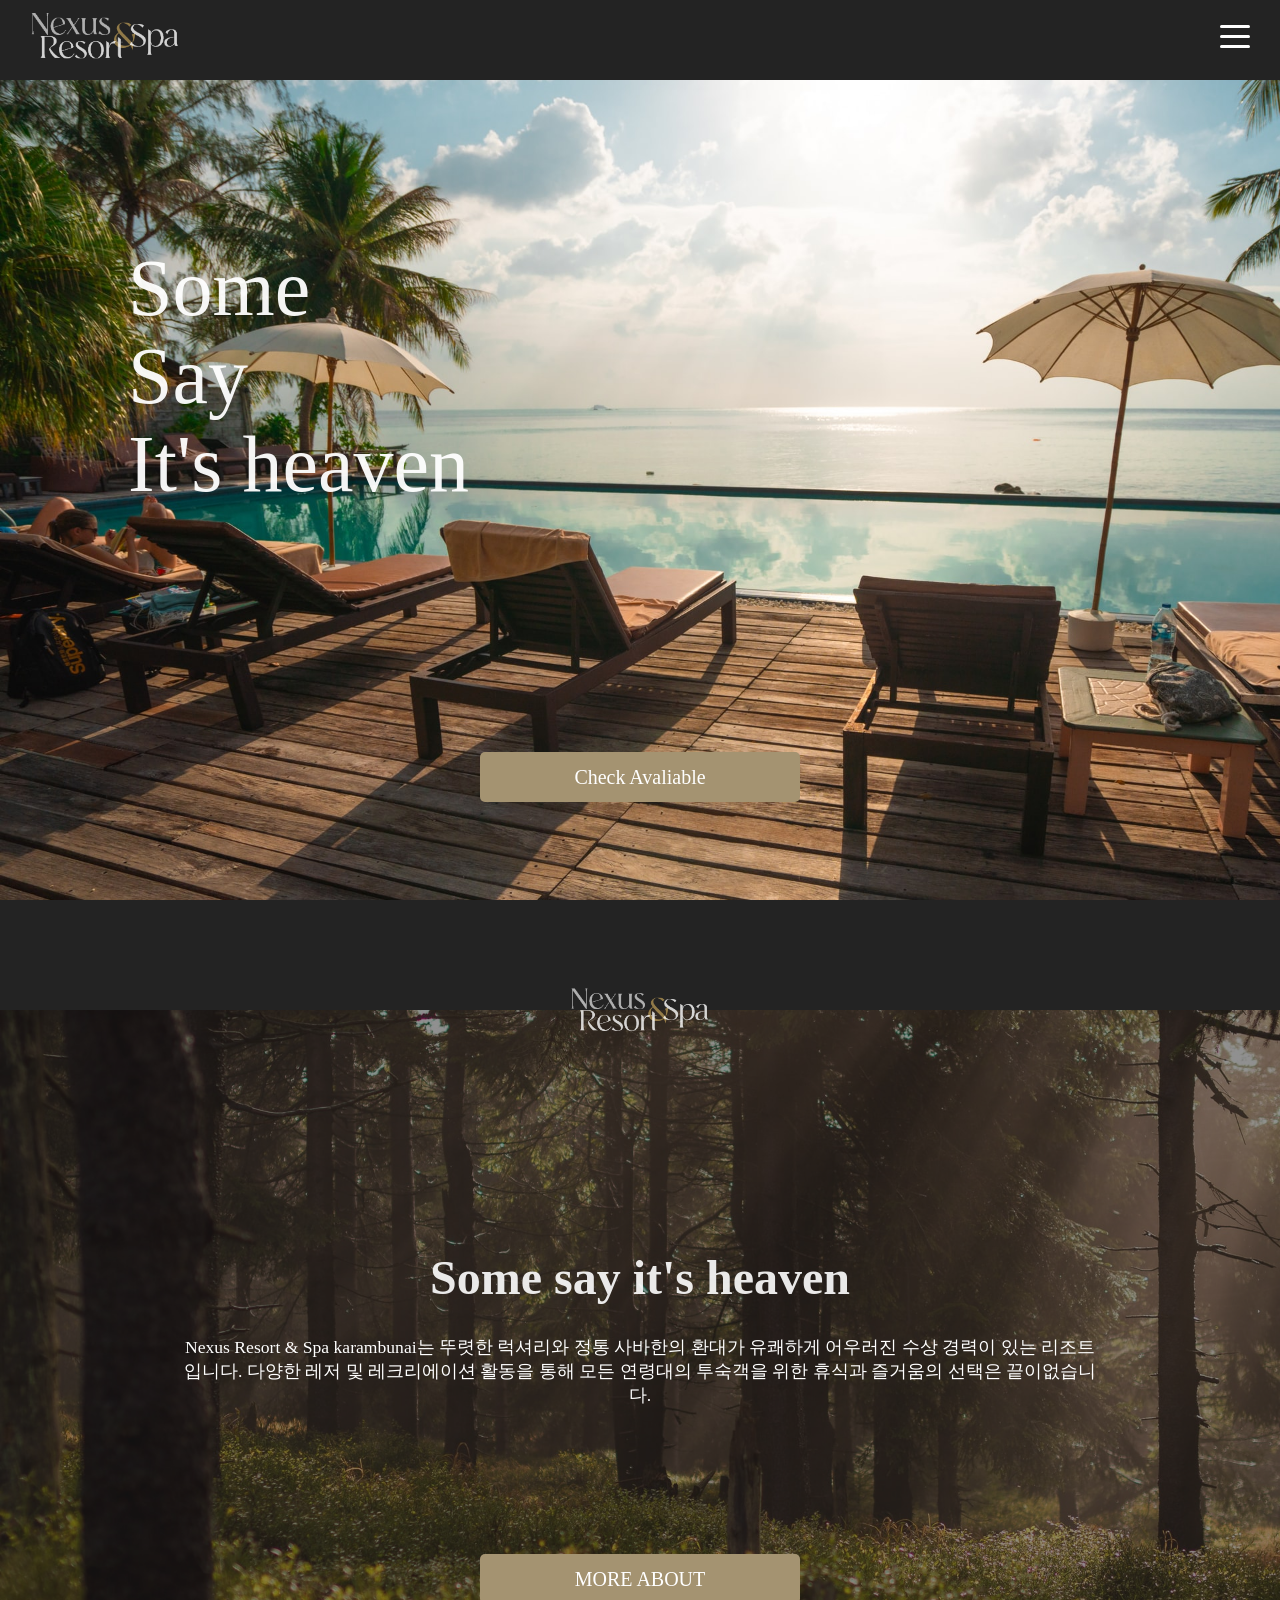
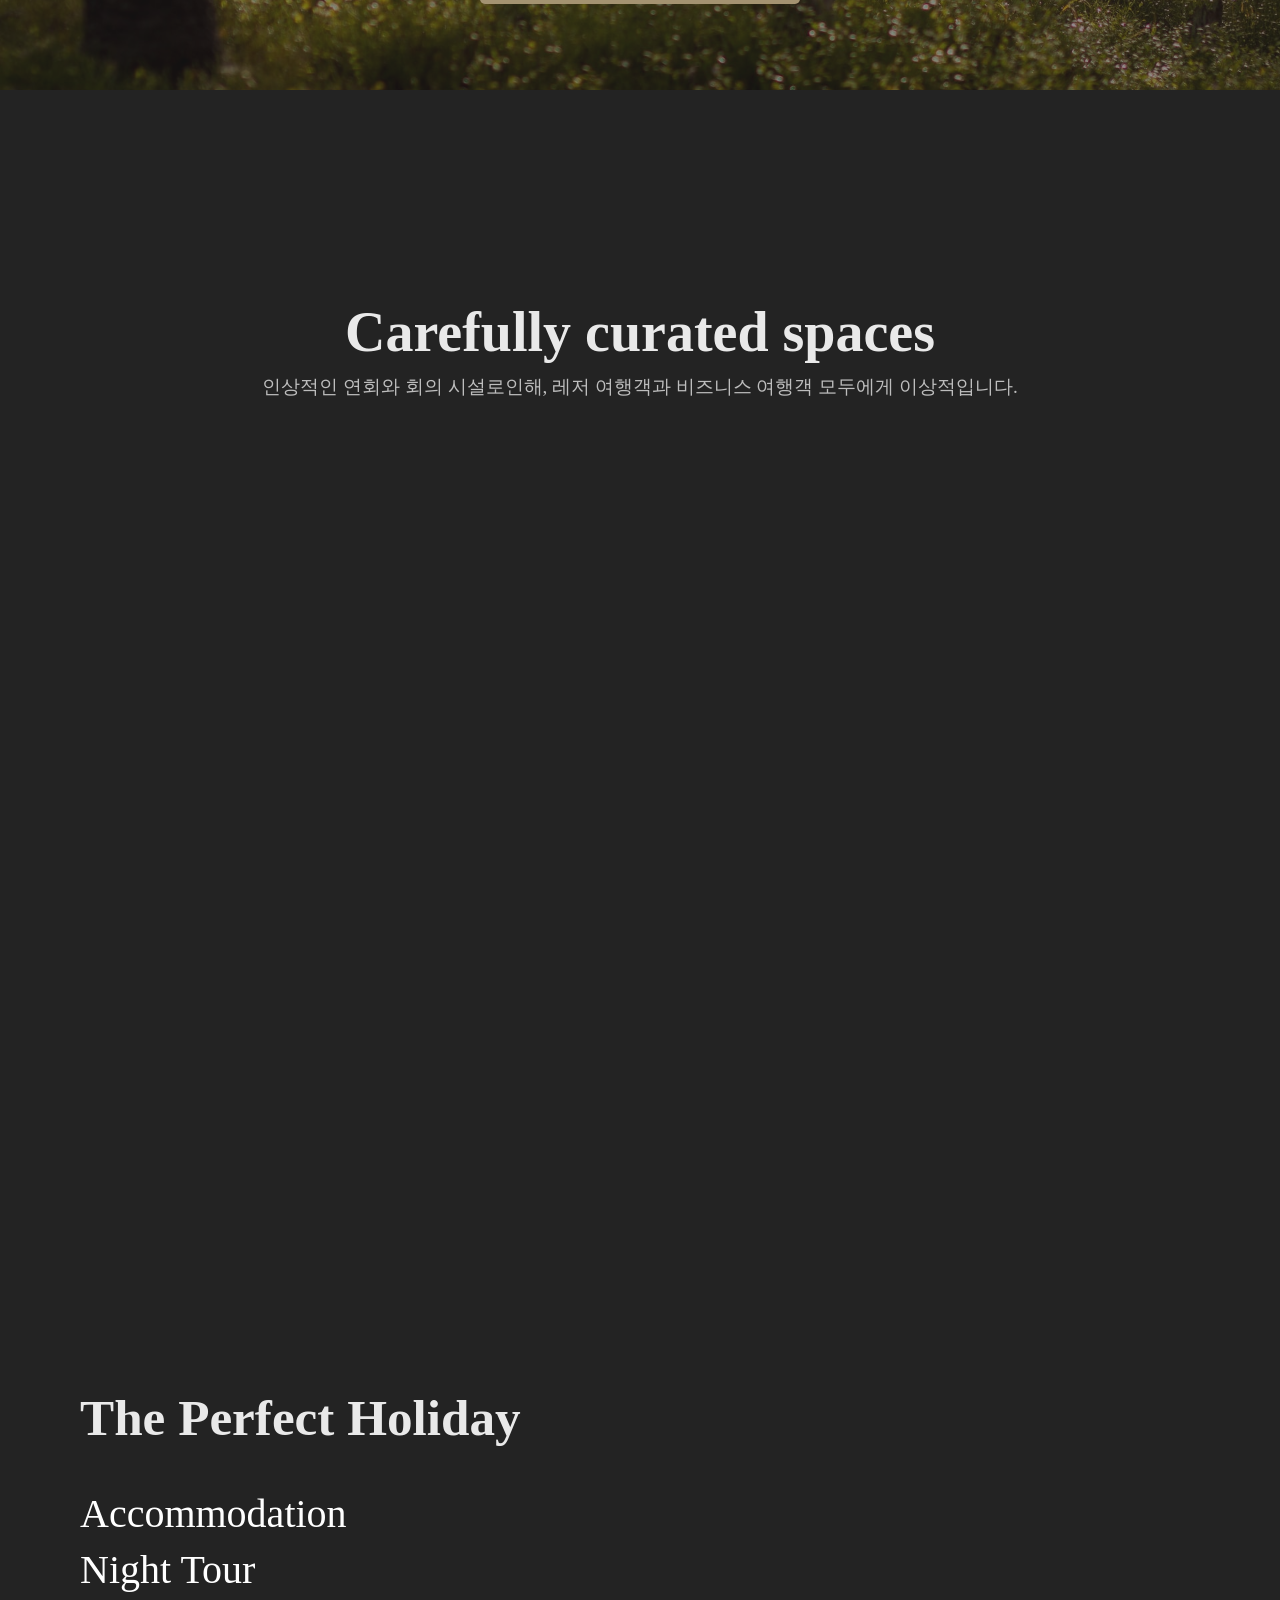
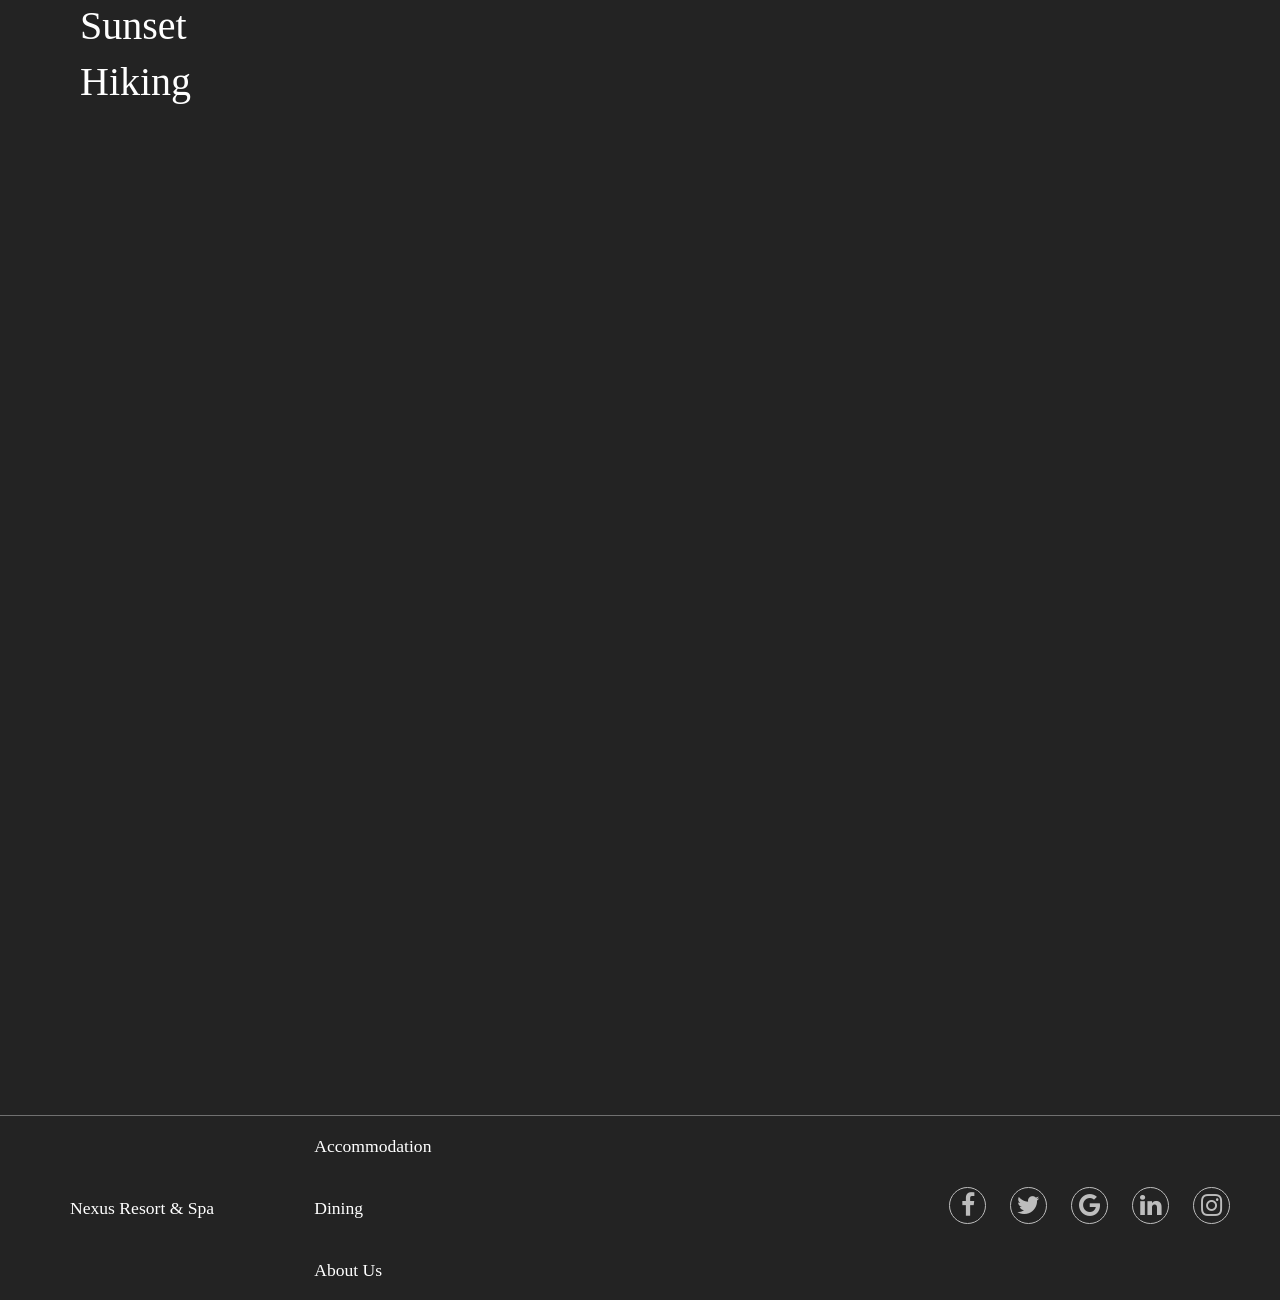
==== commit 5508fb18: "Update index.html" ====
--- a/index.html
+++ b/index.html
@@ -148,8 +148,8 @@
                 <div class="content-box">
                     <table class="check-box">
                         <tr>
-                            <td><input type="date" placeholder="Check-in" class="reservation-box"></td>
-                            <td><input type="date" placeholder="Check-out" class="reservation-box"></td>
+                            <td><input type="date" placeholder="Check-in" class="reservation-box" pattern=”\d*”></td>
+                            <td><input type="date" placeholder="Check-out" class="reservation-box" pattern=”\d*”></td>
                             <td><select name="rooms" id="room">
                                 <option value="r_s">Room(s)</option>
                                 <option value="r1">1</option>
@@ -359,7 +359,7 @@
 
                 <!-- 상단 비디오 -->
                 <div class="video">
-                    <iframe src="https://www.youtube.com/embed/BpcFjAFK8wo?autoplay=1&amp;mute=1" title="YouTube video player" frameborder="0" allow="accelerometer; autoplay; clipboard-write; encrypted-media; gyroscope; picture-in-picture" allowfullscreen></iframe>
+                    <iframe width="500px" src="https://www.youtube.com/embed/BpcFjAFK8wo?autoplay=1&amp;mute=1" title="YouTube video player" frameborder="0" allow="accelerometer; autoplay; clipboard-write; encrypted-media; gyroscope; picture-in-picture" allowfullscreen></iframe>
                 </div>
 
 
@@ -406,4 +406,4 @@
 
     </div>
 </body>
-</html>+</html>
--- a/css/style.css
+++ b/css/style.css
@@ -31,6 +31,7 @@
 /* 베너페이지 */
 
 .banner .container {
+  height: 100vh;
   display: flex;
   flex-direction: column;
   justify-content: flex-end;
@@ -320,6 +321,9 @@
 .int-txt {
   width: 90%;
   height: 200px;
+  /* display: flex;
+  flex-direction: column;
+  justify-content: space-between; */
   position: absolute;
   top: 50%;
   left: 50%;
@@ -614,11 +618,10 @@
 
 .sub-menu {
   display: none;
+}
+
+.sub-menu a {
   width: 420px;
-}
-
-.sub-menu a {
-  
   display: block;
   text-align: start;
   box-sizing: border-box;
@@ -628,6 +631,7 @@
 }
 
 /* 마지막 페이지 */
+
 
 .video {
   height: calc(100% - 185px);
@@ -1056,6 +1060,7 @@
   }
 
   .tab-inner {
+    height: 850px;
     display: block;
     flex-direction: column;
   }
@@ -1104,12 +1109,8 @@
 
   .section-wrap .section-box{
     width: 50%;
-    height: auto;
-    margin-bottom: 30px;
-  }
-
-  .section-box .space-img{
-    height: 250px;
+    height: calc(50% - 40px);
+    margin-right: 40px;
   }
 
   .nature a img{
@@ -1285,7 +1286,6 @@
     margin: 0 0 45px 0;
     left: 50%;
     transform: translateX(-50%);
-    margin-bottom: 60px;
   }
 
   .space-top h2{
@@ -1322,5 +1322,12 @@
     margin-top: 60px;
 }
 
-
-}+}
+
+/* @media (max-width: 500px){
+
+
+
+
+}
+ */
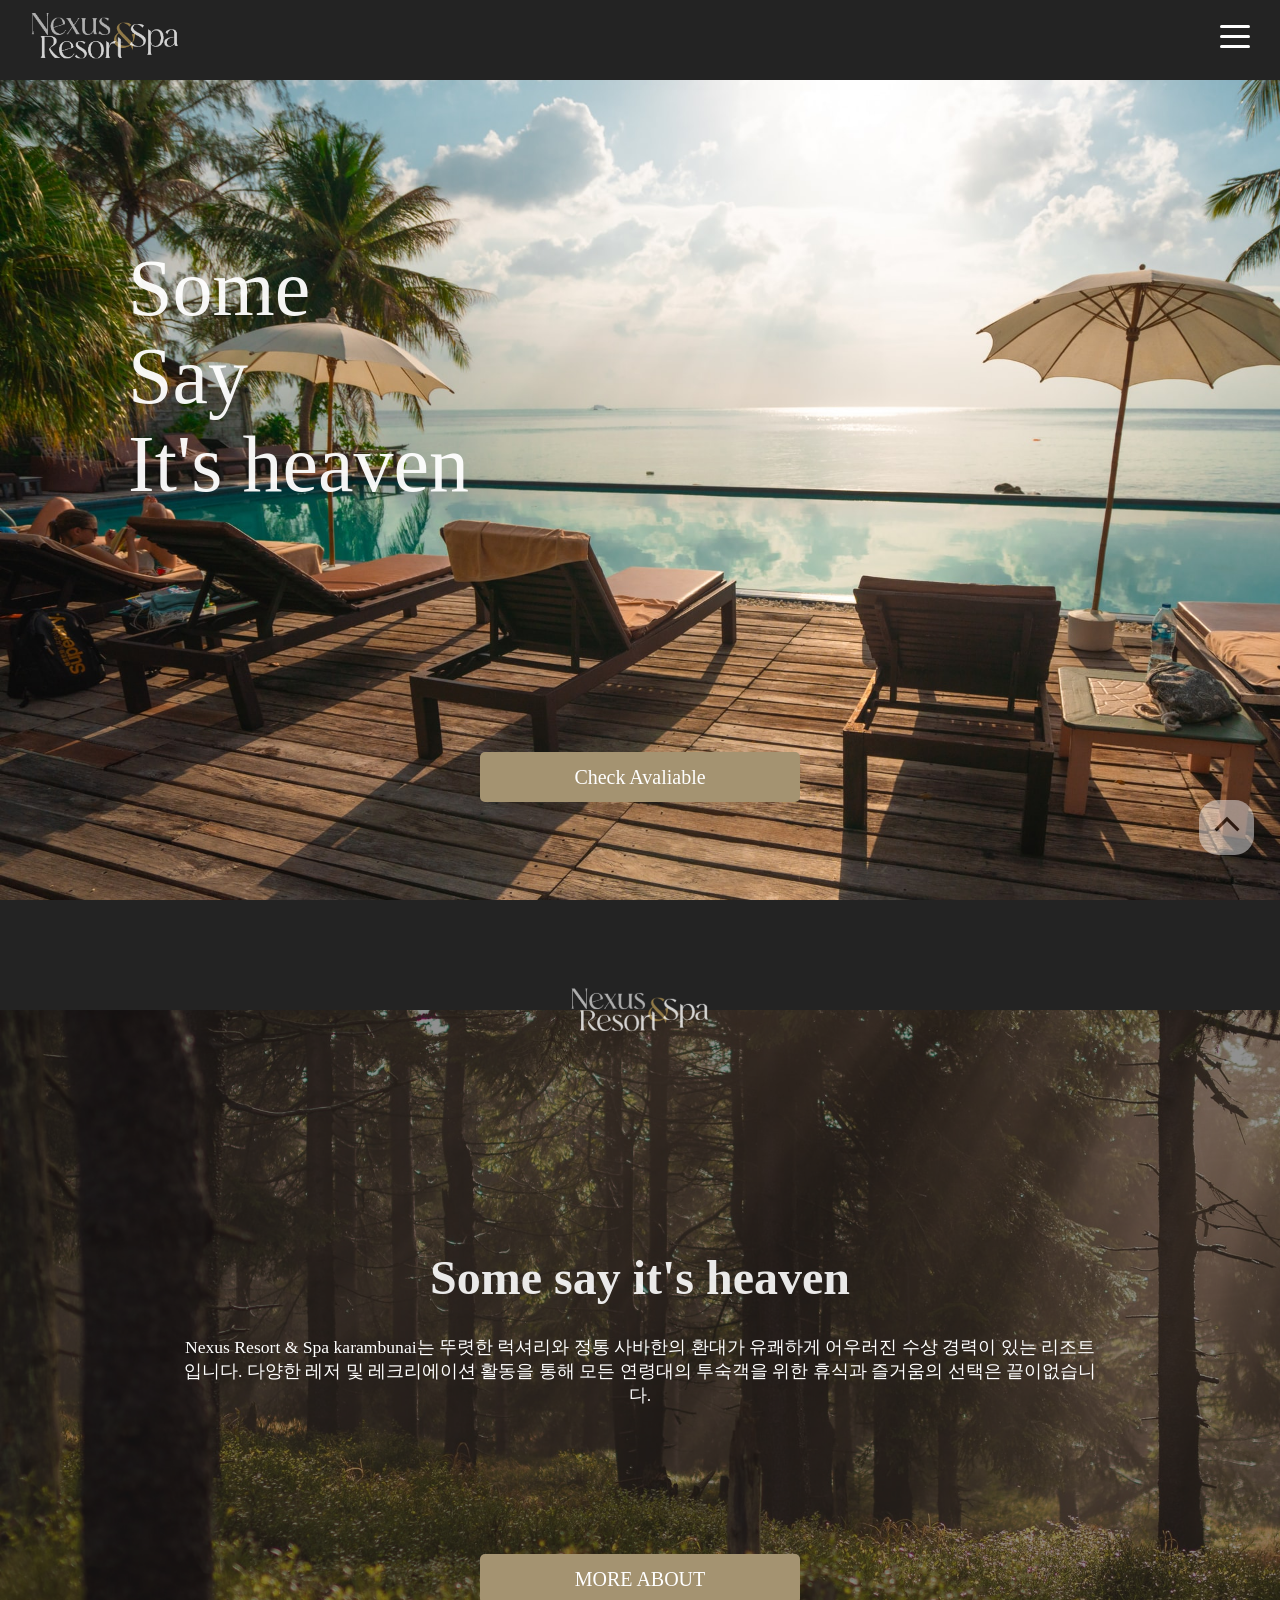
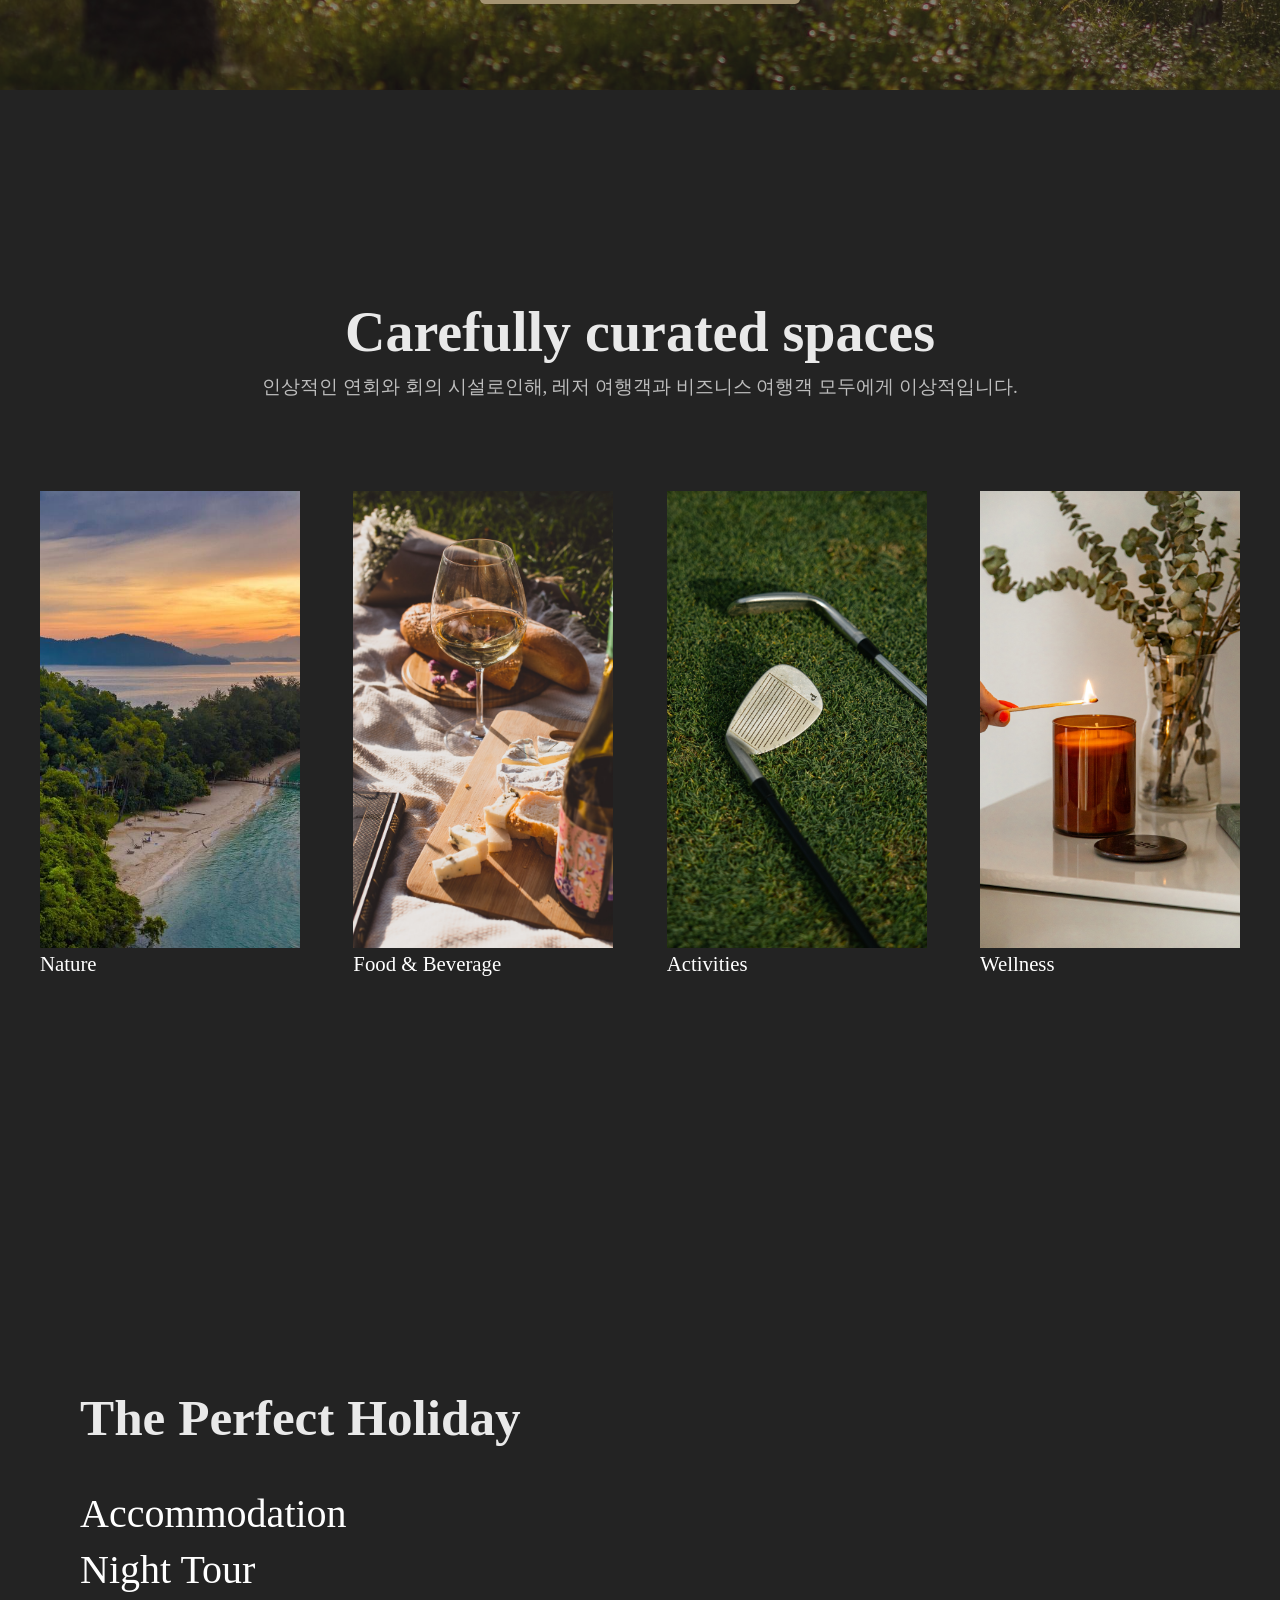
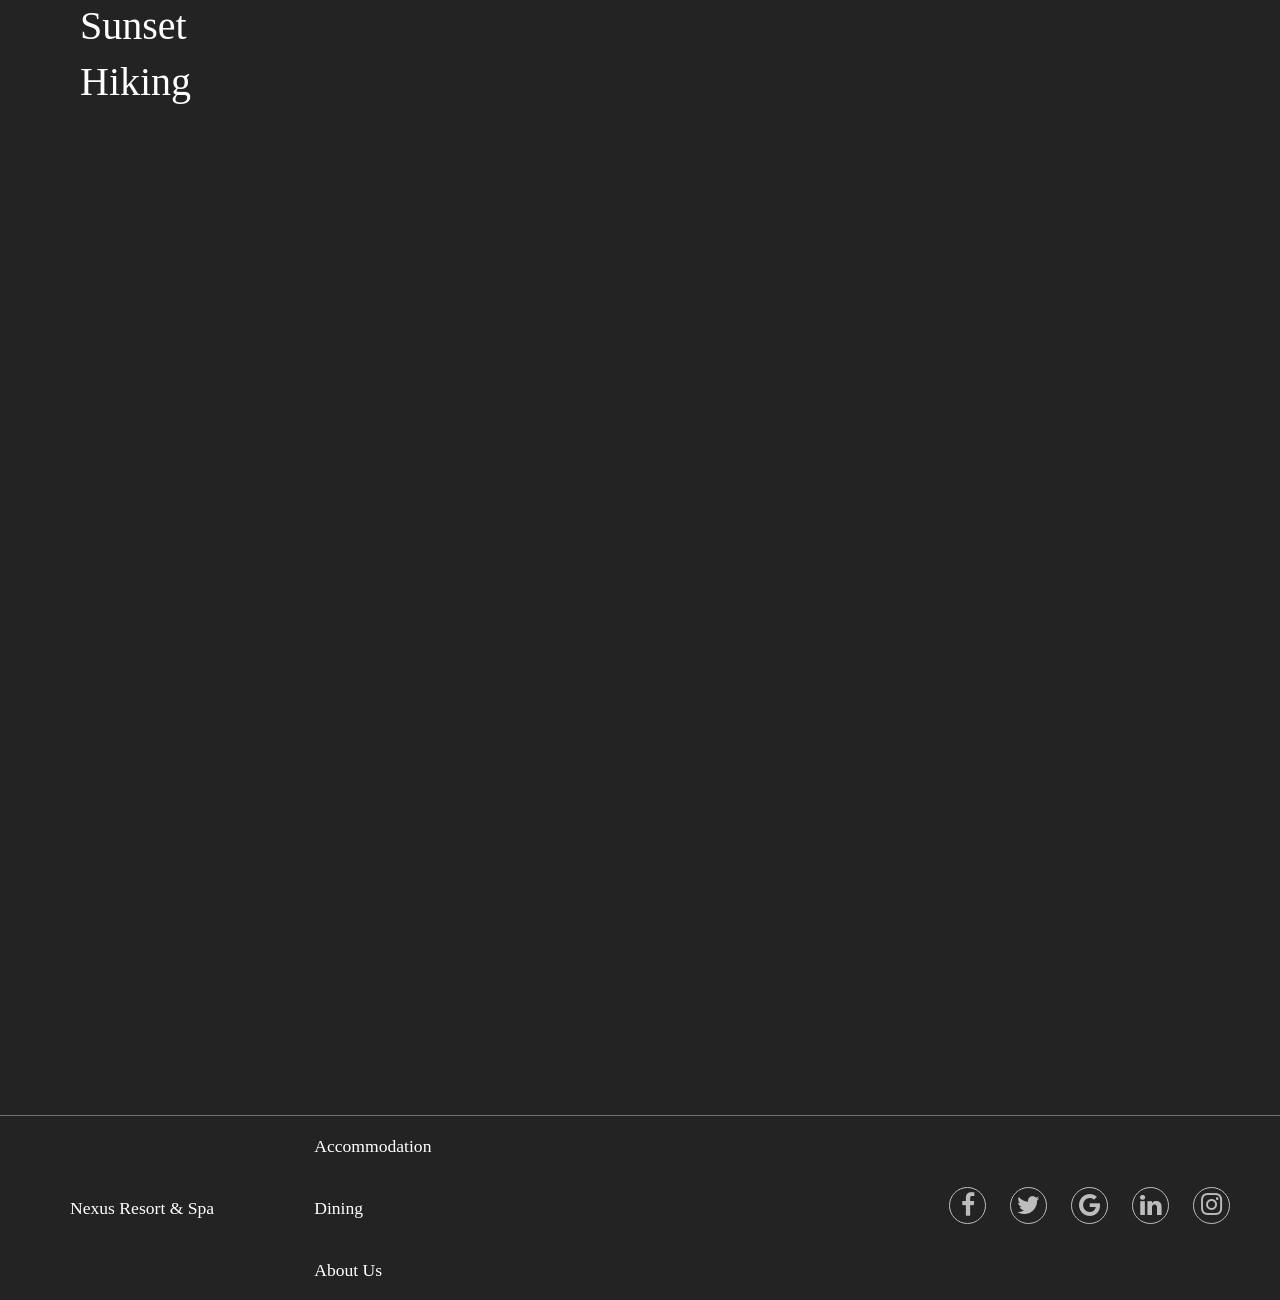
==== commit ea643aeb: "Update index.html" ====
--- a/index.html
+++ b/index.html
@@ -29,6 +29,8 @@
     <link rel="stylesheet" href="./css/common.css">
     <link rel="stylesheet" href="./css/style.css">
     <link rel="stylesheet" href="https://unpkg.com/aos@next/dist/aos.css" /> 
+
+    <link rel="stylesheet" href="https://fonts.googleapis.com/css2?family=Material+Symbols+Outlined:opsz,wght,FILL,GRAD@20..48,100..700,0..1,-50..200" />
     
     <script src="./js/jquery-1.12.4.js"></script>
     <script src="https://unpkg.com/aos@next/dist/aos.js"></script> 
@@ -148,8 +150,8 @@
                 <div class="content-box">
                     <table class="check-box">
                         <tr>
-                            <td><input type="date" placeholder="Check-in" class="reservation-box" pattern=”\d*”></td>
-                            <td><input type="date" placeholder="Check-out" class="reservation-box" pattern=”\d*”></td>
+                            <td><input type="date" placeholder="Check-in" class="reservation-box" ></td>
+                            <td><input type="date" placeholder="Check-out" class="reservation-box"></td>
                             <td><select name="rooms" id="room">
                                 <option value="r_s">Room(s)</option>
                                 <option value="r1">1</option>
@@ -184,21 +186,21 @@
                                 <div class="check-in-out">
                                     <li>
                                         <div>check in</div>
-                                        <input type="date" class="m-check-in" placeholder="Check in">
+                                        <input type="date" class="m-check-in" placeholder="Check in" pattern=”\d*”>
                                     </li>
                                     <li>
                                         <div>check out</div>
-                                        <input type="date" class="m-check-out" placeholder="Check out">
+                                        <input type="date" class="m-check-out" placeholder="Check out" pattern=”\d*”>
                                     </li>
                                     </div>
                                 <div class="room-guest">
                                     <li>
                                         <div>Room(s)</div>
-                                        <input type="number" class="m-rooms" placeholder="Room(s)">
+                                        <input type="number" class="m-rooms" placeholder="Room(s)" pattern=”\d*”>
                                     </li>
                                     <li>
                                         <div>Guest(s)</div>
-                                        <input type="number" class="m-guests" placeholder="Guest(s)">
+                                        <input type="number" class="m-guests" placeholder="Guest(s)" pattern=”\d*”>
                                     </li>
                                 </div>
                                 <div class="modal-btn">
@@ -392,18 +394,16 @@
             </div> <!-- container-end -->
         </section>
 
-
-
-
-
-
-
-
-
-
-
-
-
     </div>
+
+    <div class="go_to_top" id="go_top"
+    style="width:55px; height: 55px; position:fixed; background:#ffff; 
+    bottom: 5%; right: 2%; cursor:pointer; opacity: 45%; border-radius: 35%;">
+        <span class="material-symbols-outlined"
+              style="width: 100%; height: 100%; font-size: 50px; text-align: center;">
+        keyboard_arrow_up
+        </span>
+    </div>
+
 </body>
 </html>
--- a/css/style.css
+++ b/css/style.css
@@ -442,7 +442,7 @@
   display: inline-block;
   width: 100%;
   height: 100%;
-  margin-bottom: 10px;
+  /* margin-bottom: 10px; */
 }
 
 .section-box .space-name {
@@ -745,6 +745,10 @@
   color: #fff;
 }
 
+.sns .instagram{
+  line-height: 33px;
+}
+
 /* 반응형 */
 
 /* 1400 */
@@ -785,6 +789,10 @@
   .int-txt p{
     width: 80%;
   }
+
+ 
+
+
 
   /* 마지막 섹션 */
 
@@ -824,6 +832,7 @@
     align-items: center;
     background-color: #232323;
     justify-content: center;
+    padding: 20px 0;
   }
 
   .icon-box {
@@ -932,7 +941,7 @@
   }
 
   .modal {
-    width: 700px;
+    width: 650px;
     height: 250px;
     background-color: #232323;
     border-radius: 10px;
@@ -982,6 +991,7 @@
     width: 130px;
     height: 25px;
     font-family: "Runalto";
+    box-sizing: border-box
   }
 
   .m-rooms,
@@ -989,6 +999,7 @@
     width: 130px;
     height: 25px;
     font-family: "Runalto";
+    box-sizing: border-box;
   }
 
   .room-guest {
@@ -1021,10 +1032,11 @@
 
   .modal-btn button {
     background-color: #fff;
+    color: black;
     border: none;
     border-radius: 5px;
     width: 130px;
-    height: 20px;
+    height: 25px;
     font-family: "Runalto";
     cursor: pointer;
   }
@@ -1036,20 +1048,31 @@
     width: 90%;
   }
 
+  .tab-inner {
+    height: auto;
+    display: block;
+  }
 
   .h-menu {
-    display: flex;
+    /* display: flex;
     width: 100%;
     height: 250px;
-    padding-top: 30px;
+    margin-top: 30px; */
+    width: 100%;
+    display: block;
+    text-align: center;
+    margin-top: 50px;
   }
 
   .h-menu .perfect {
+    height: auto;
     margin: 0;
-    display: flex;
+    /* display: flex;
     justify-content: center;
     align-items: center;
-    flex-direction: column;
+    flex-direction: column; */
+    display: block;
+    text-align: center;
   }
 
   .h-menu .perfect p{
@@ -1058,28 +1081,37 @@
     font-size: 1.1rem;
     line-height: 25px;
   }
-
-  .tab-inner {
-    height: 850px;
-    display: block;
-    flex-direction: column;
-  }
+  .h-menu .perfect h2{
+    margin-bottom: 0;
+  }
+
+  
 
   .menu-box-h {
     display: none;
   }
 
+  .holiday .container{
+    height: auto;
+  }
+
+
   .tabs {
     width: 100%;
-    height: calc(100% - 250px);
-    margin-right: 0;
-    justify-content: center;
-  }
-
-  .tabs .tab-box {
-    width: 65%;
-    height: 60%;
+    height: 800px;
+    display: block;
+    position: relative;
+    
+  }
+
+  .tabs #tab1 {
+    width: 80%;
+    height: 75%;
     border: 2px solid #a49371;
+    position: absolute;
+    top: 50%;
+    left: 50%;
+    transform: translate(-50%, -50%);
   }
 
 }
@@ -1134,7 +1166,7 @@
   .h-menu{
     height: auto;
     display: block;
-    padding-top: 60px;
+    margin-top: 60px;
   }
 
   .h-menu .perfect{
@@ -1172,26 +1204,20 @@
   }
 }
 
-/* 759 */
-
-@media (max-width: 759px) {
-
-
+
+
+@media (max-width: 760px){
+  
   .heaven p{
     font-size: 3rem;
     line-height: 4rem;
   }
 
-
   /* 스페이스 */
 
   .space-top{
     height: auto;
   }
-
-
-
-
 
   /* 풋터 */
 
@@ -1227,14 +1253,7 @@
   .sns .twitter {
     display: none;
   }
-}
-
-
-@media (max-width: 760px){
-  
-  /* .check-avaliable{
-    top: 75%;
-  } */
+
 
   .about .container{
     height: 80vh;
@@ -1283,7 +1302,7 @@
     width: 90%;
     height: 450px;
     display: inline-block;
-    margin: 0 0 45px 0;
+    margin: 0 0 60px 0;
     left: 50%;
     transform: translateX(-50%);
   }
@@ -1294,6 +1313,10 @@
 
 
 
+  .holiday .container{
+    height: auto;
+  }
+
 
   .h-menu{
     height: auto;
@@ -1310,24 +1333,31 @@
   .tabs{
     display: block;
     position: relative;
-  }
-
-  .tabs #tab1{
-    width: 80%;
-    height: 550px;
-    display: inline-block;
-    left: 50%;
-    transform: translateX(-50%);
-    position: absolute;
-    margin-top: 60px;
-}
-
-}
-
-/* @media (max-width: 500px){
-
-
-
-
-}
- */
+    height: 600px;
+    margin-bottom: 60px;
+  }
+
+
+  .see-you .container{
+    height: auto;
+  }
+
+  .video{
+    height: 700px;
+  }
+
+  
+}
+
+@media (max-width: 500px){
+  .int-txt h3{
+    font-size: 1.9rem;
+  }
+  
+  .space-top h2{
+    font-size: 2rem;
+  }
+  .h-menu .perfect h2{
+    font-size: 2rem;
+  }
+}
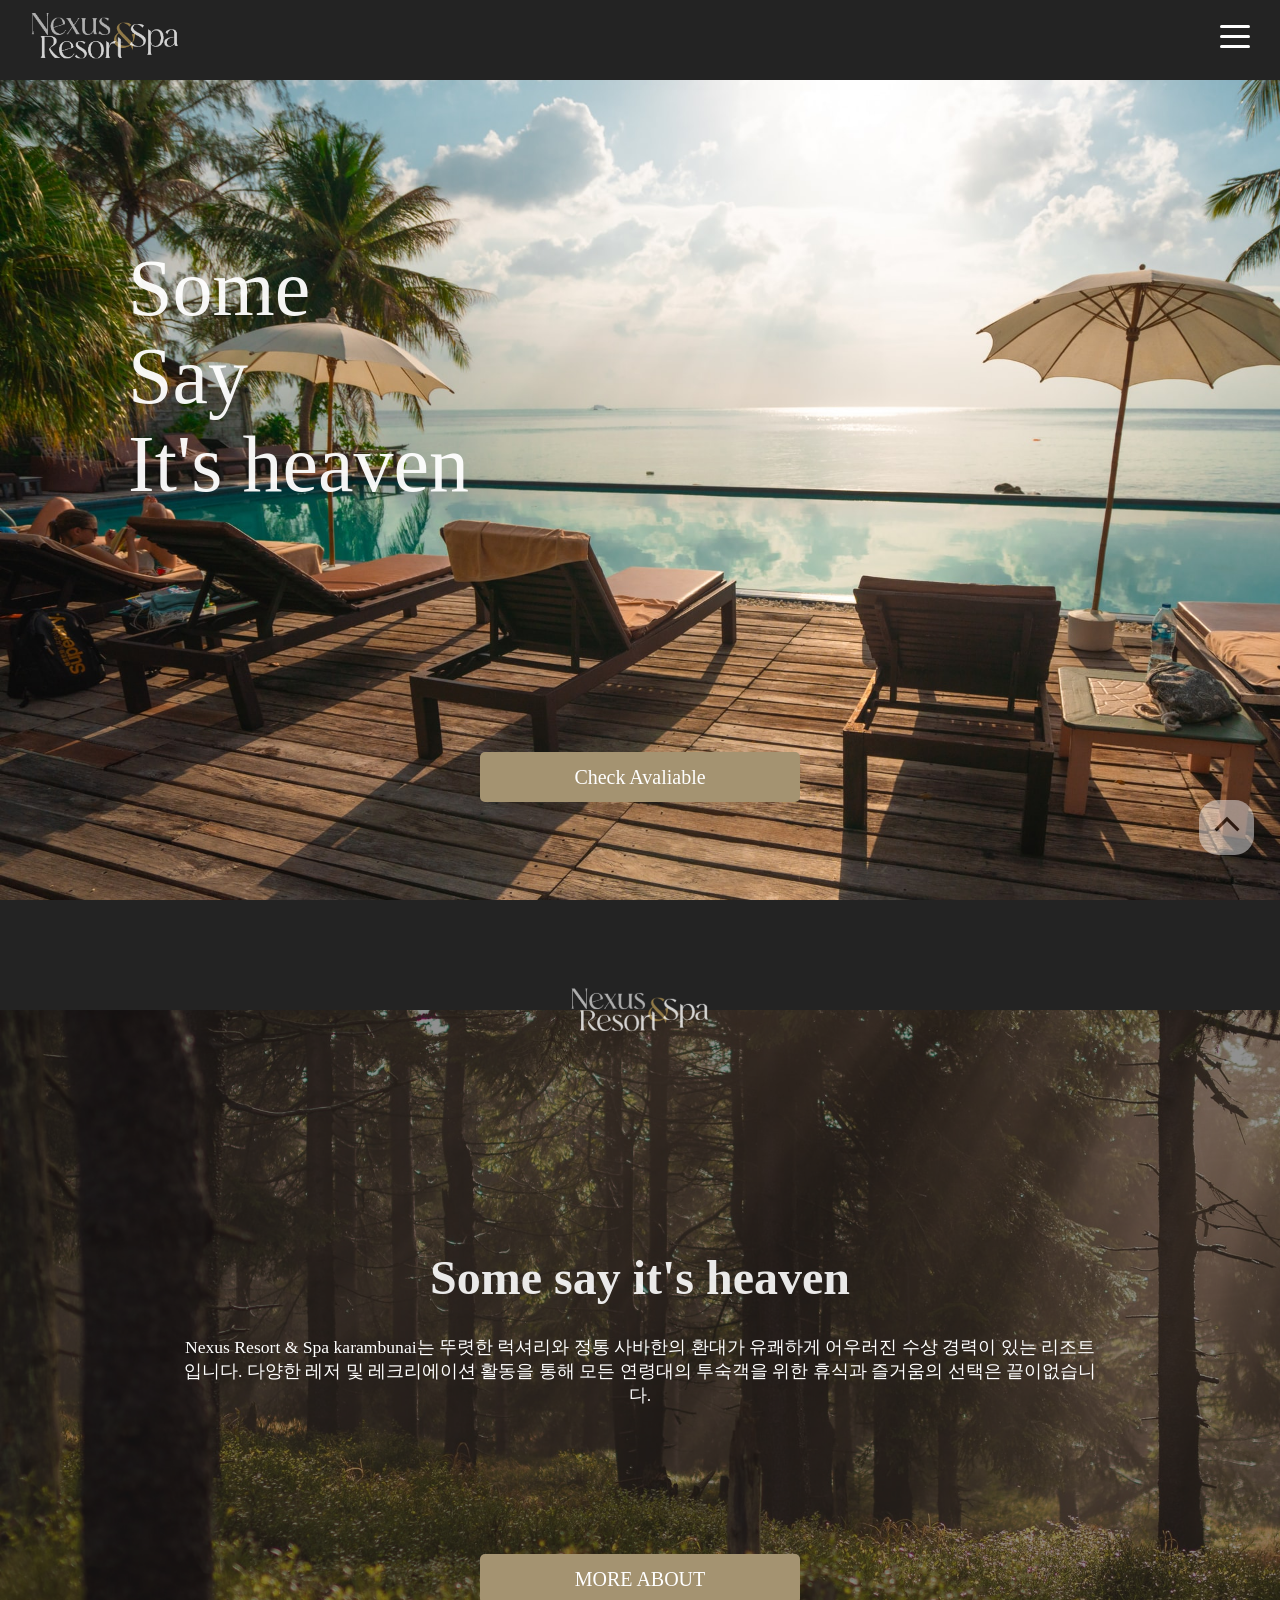
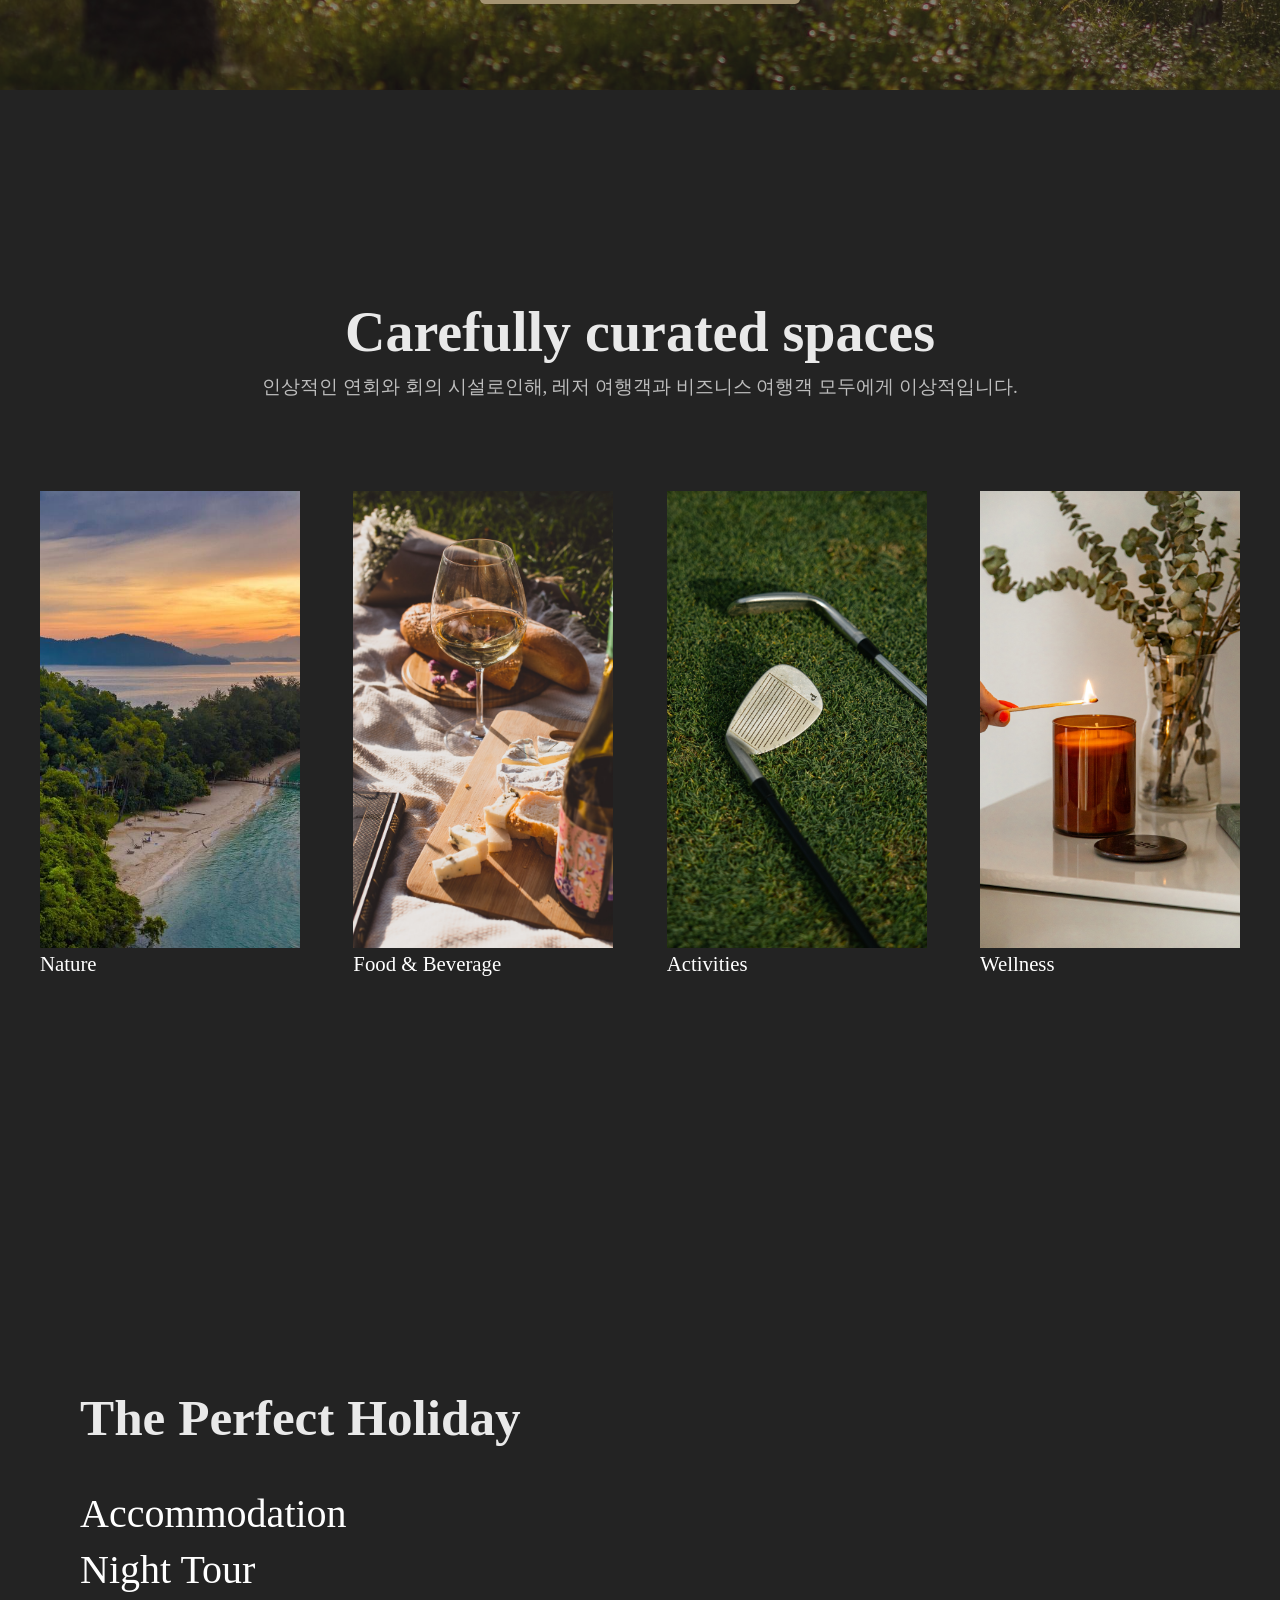
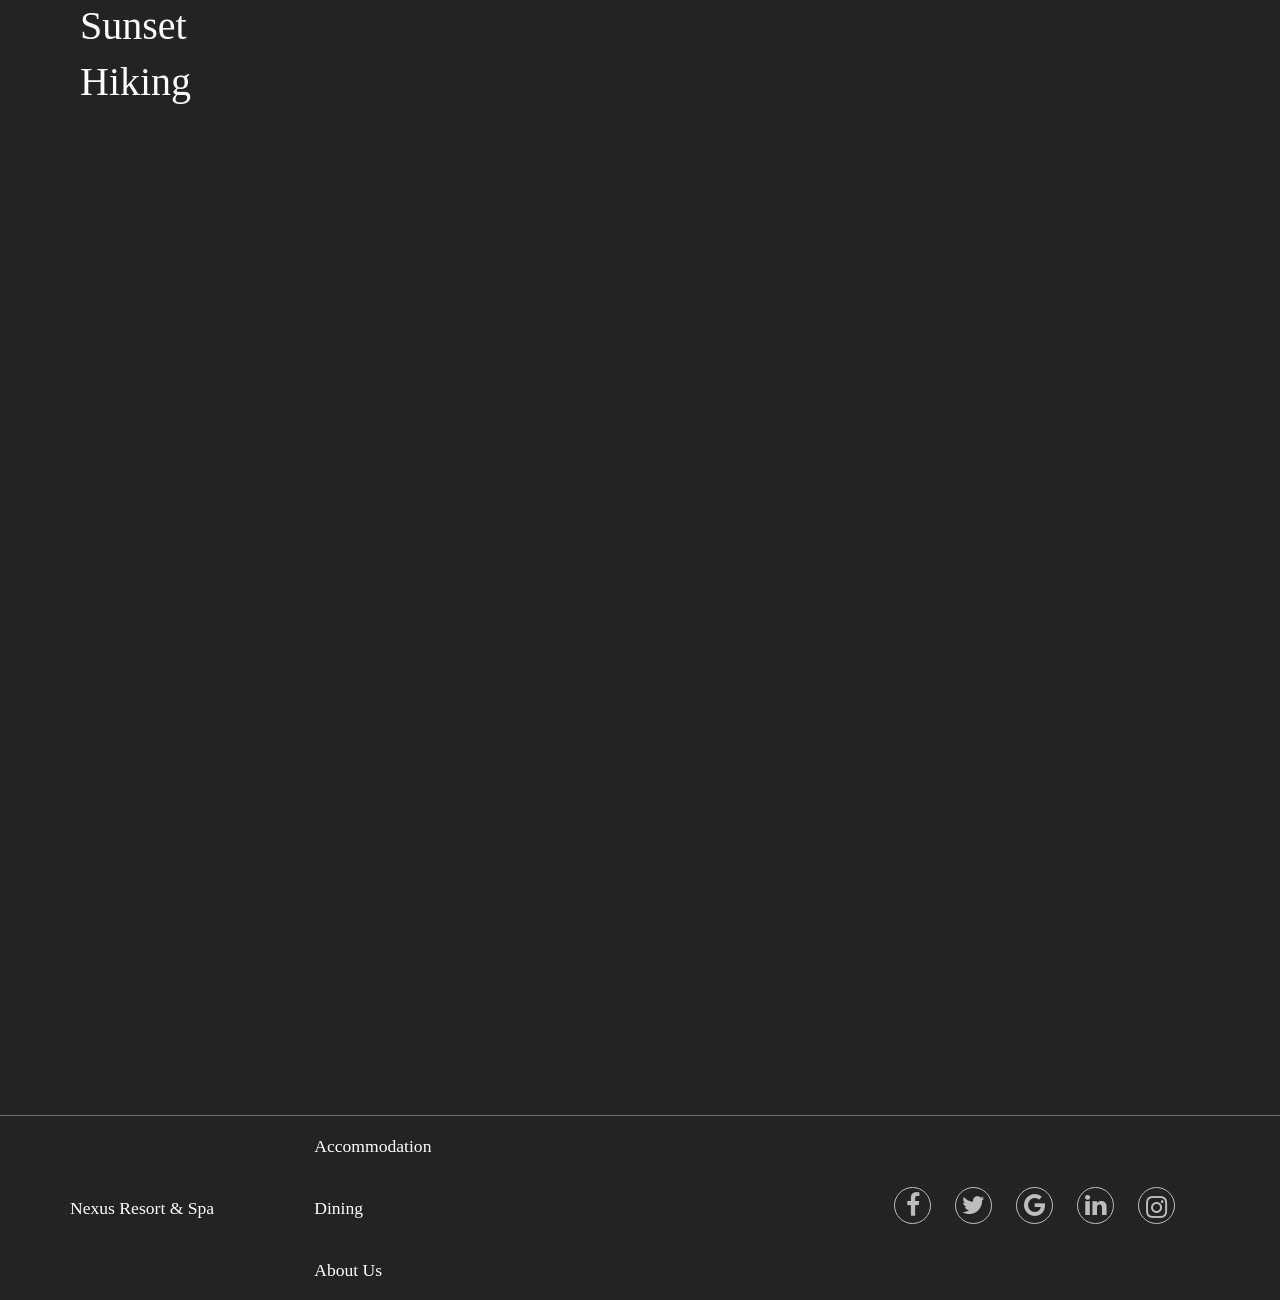
==== commit 630984b1: "Update index.html" ====
--- a/index.html
+++ b/index.html
@@ -387,7 +387,7 @@
                             <a href="#none" class="twitter"><i class="fa fa-twitter"></i></a>
                             <a href="#none" class="google"><i class="fa fa-google"></i></a>
                             <a href="#none" class="linked-in"><i class="fa fa-brands fa-linkedin"></i></a>
-                            <a href="#none" class="instagram"><i class="fa fa-instagram"></i></a>
+                            <a href="#none" class="instagram"><i class="fa fa-instagram" style="top: 3px;"></i></a>
                         </div>
                     </div>
                 </div>
--- a/css/style.css
+++ b/css/style.css
@@ -675,7 +675,7 @@
 
 .footer .footer-r {
   line-height: 1.5rem;
-  margin-right: 40px;
+  margin-right: 95px;
   font-weight: 300;
   color: #232323;
   display: flex;
